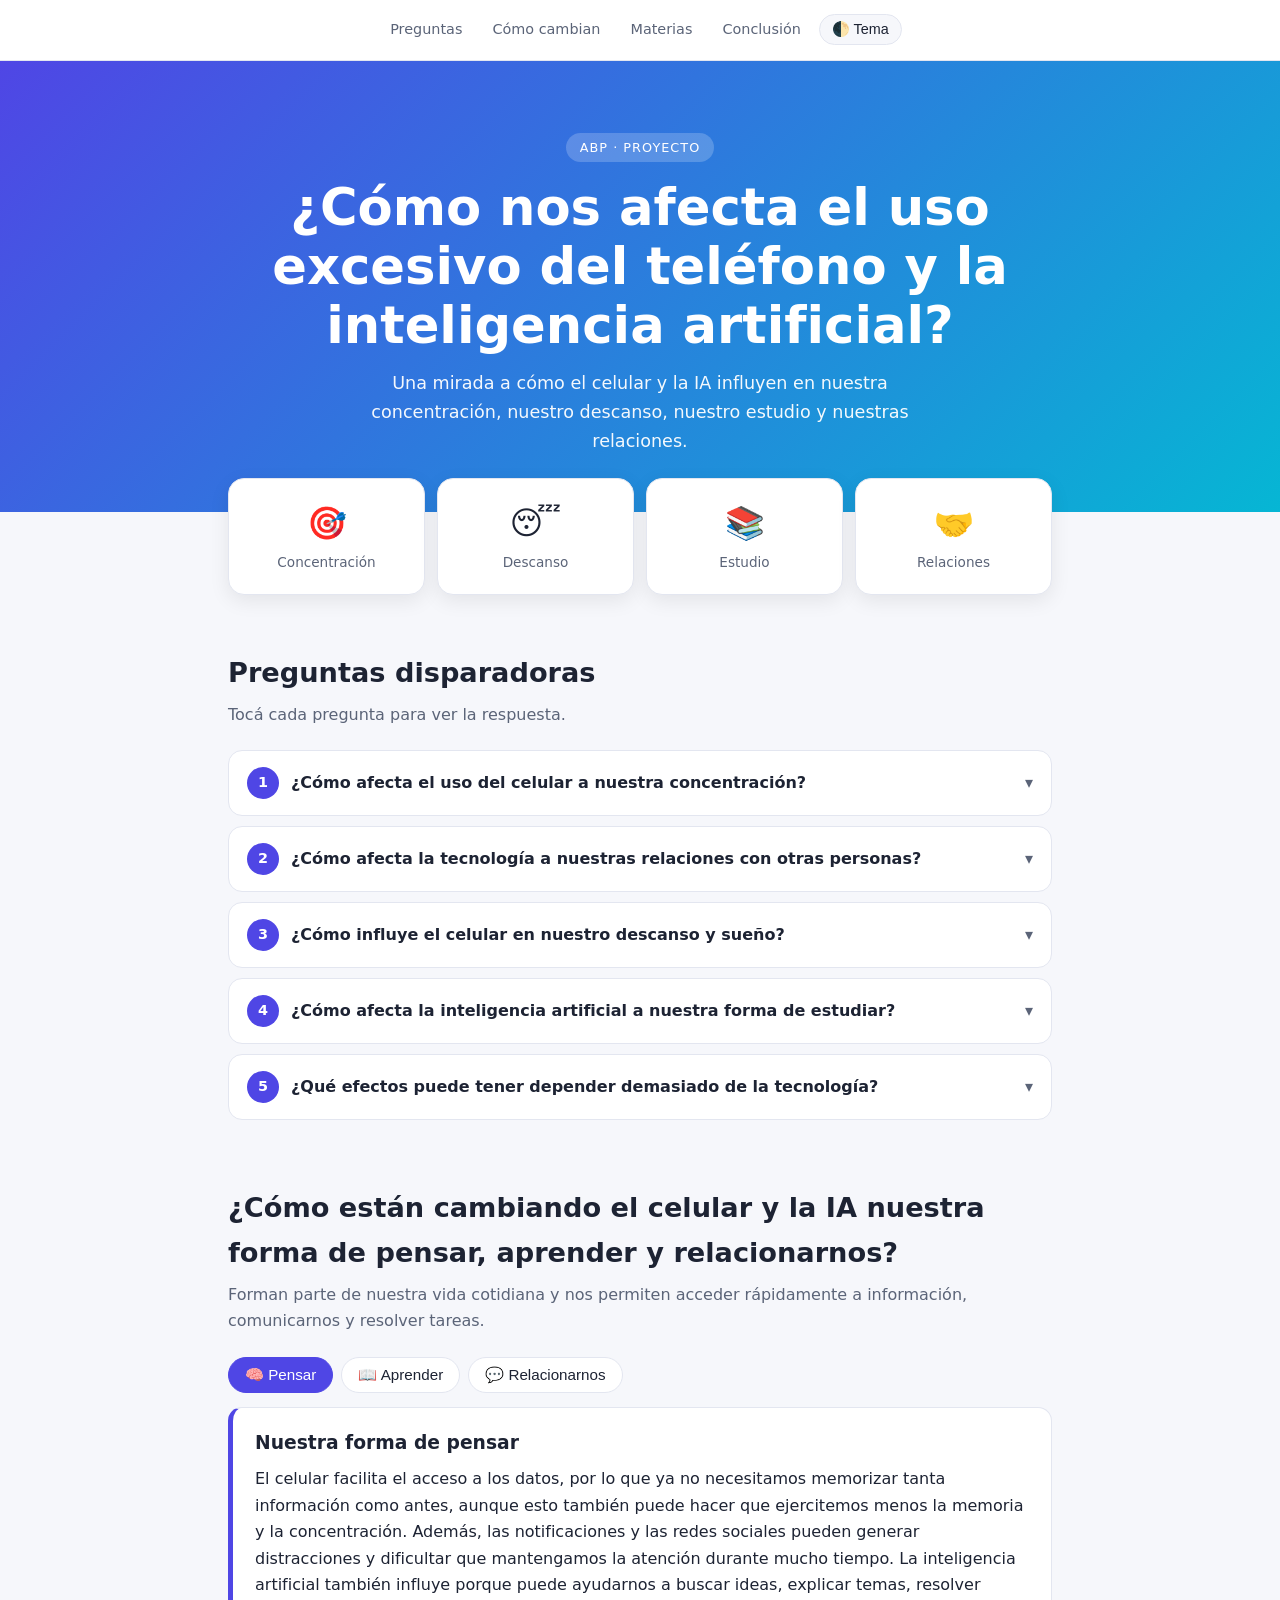
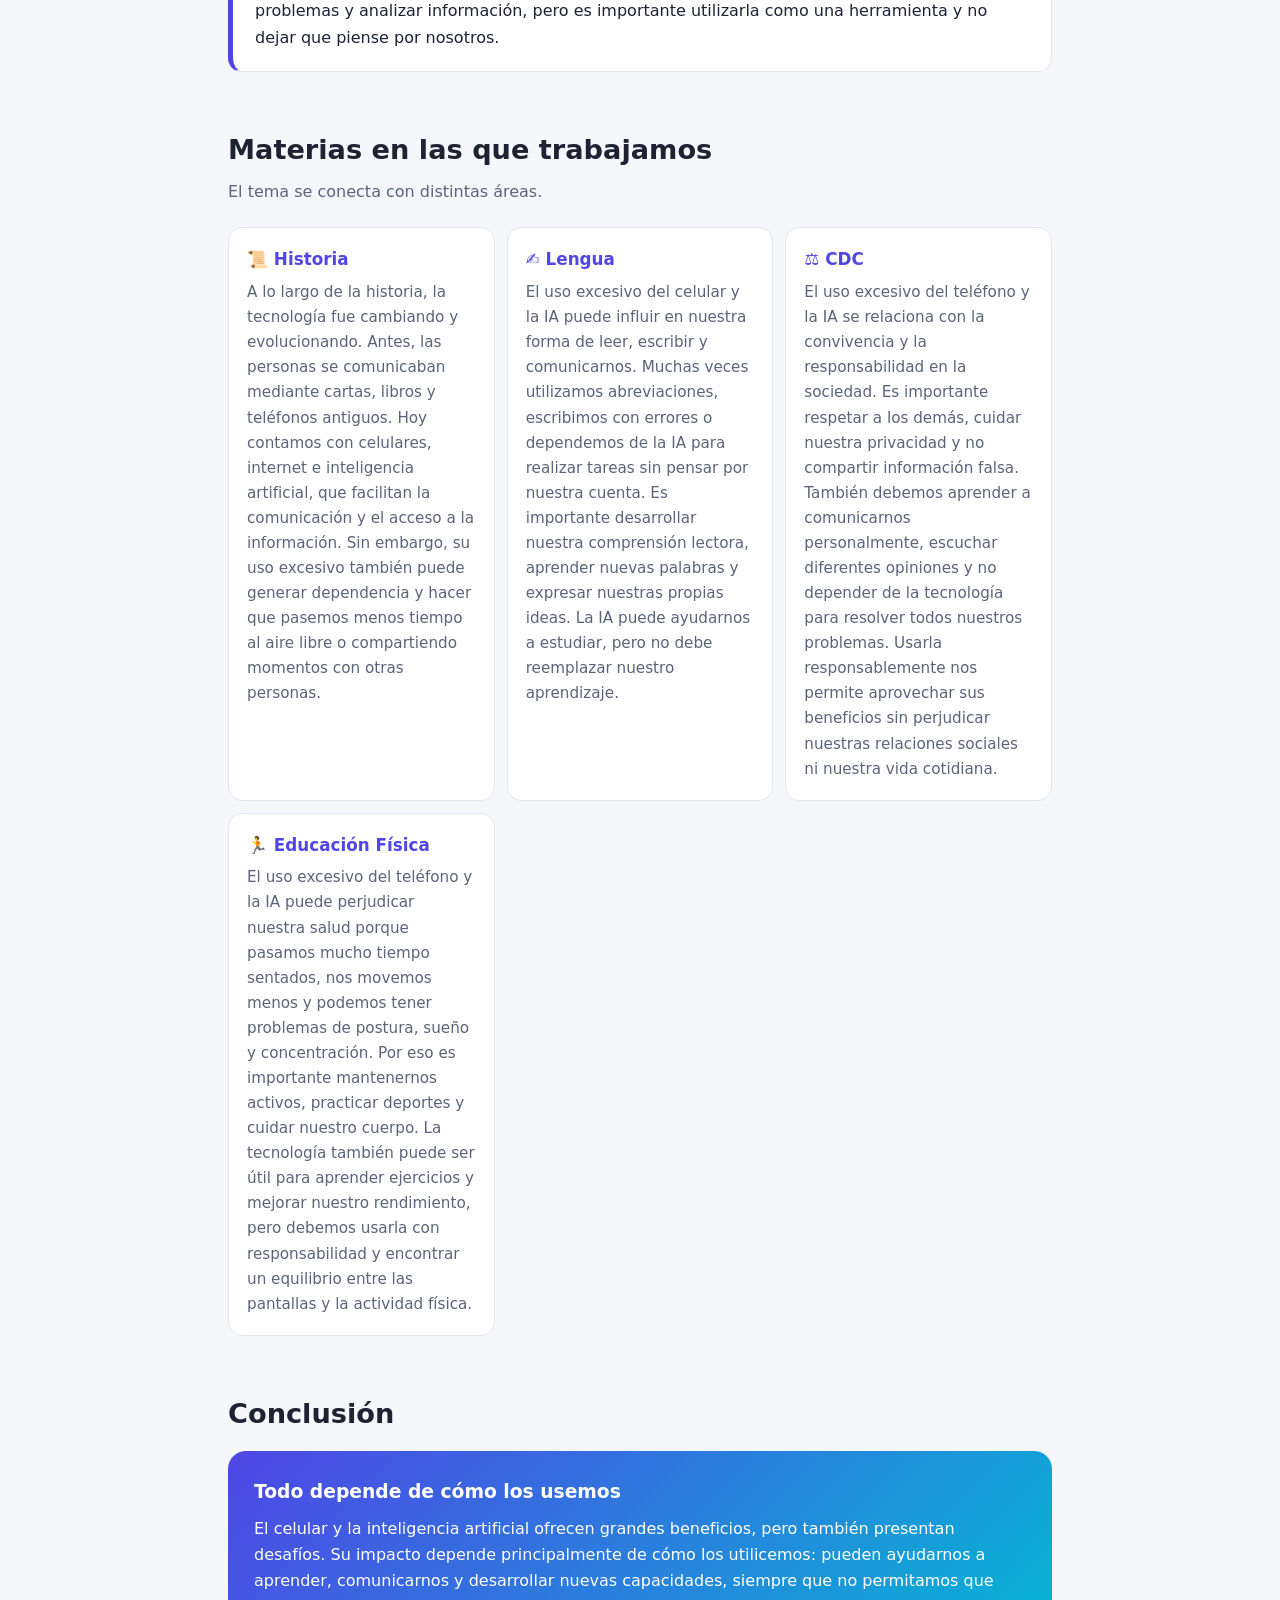
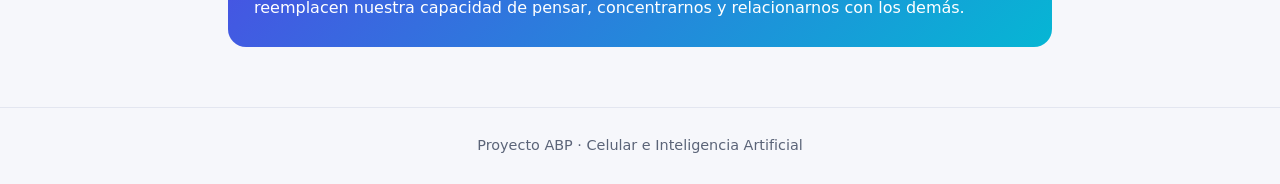
==== index.html @ c30f4d47 "Add files via upload" ====
<!DOCTYPE html>
<html lang="es">
<head>
<meta charset="UTF-8">
<meta name="viewport" content="width=device-width, initial-scale=1">
<title>Celular e IA: ¿cómo nos afectan?</title>
<style>
:root{--bg:#f6f7fb;--card:#fff;--text:#1d2333;--muted:#5b6478;--accent:#4f46e5;--accent2:#06b6d4;--line:#e3e6f0}
@media (prefers-color-scheme:dark){:root:not([data-theme="light"]){--bg:#0f1220;--card:#181c2e;--text:#eef0f8;--muted:#a3aac0;--accent:#8b8cff;--accent2:#22d3ee;--line:#2a3050}}
:root[data-theme="dark"]{--bg:#0f1220;--card:#181c2e;--text:#eef0f8;--muted:#a3aac0;--accent:#8b8cff;--accent2:#22d3ee;--line:#2a3050}
*{box-sizing:border-box}
html{scroll-behavior:smooth}
body{margin:0;font-family:system-ui,-apple-system,"Segoe UI",Roboto,sans-serif;background:var(--bg);color:var(--text);line-height:1.65}
#bar{position:fixed;top:0;left:0;height:4px;width:0;background:linear-gradient(90deg,var(--accent),var(--accent2));z-index:20}
nav{position:sticky;top:0;z-index:10;display:flex;gap:6px;align-items:center;justify-content:center;flex-wrap:wrap;padding:12px;background:var(--card);border-bottom:1px solid var(--line)}
nav a{color:var(--muted);text-decoration:none;font-size:.9rem;padding:6px 12px;border-radius:99px}
nav a:hover{background:var(--bg);color:var(--accent)}
nav button{border:1px solid var(--line);background:var(--bg);color:var(--text);border-radius:99px;padding:6px 12px;cursor:pointer;font-size:.9rem}
header{text-align:center;padding:72px 20px 56px;background:linear-gradient(135deg,var(--accent),var(--accent2));color:#fff}
header .tag{display:inline-block;background:rgba(255,255,255,.2);padding:4px 14px;border-radius:99px;font-size:.8rem;letter-spacing:.08em;margin-bottom:16px}
header h1{margin:0 auto 14px;font-size:clamp(1.9rem,5vw,3.2rem);line-height:1.15;max-width:800px}
header p{margin:0 auto;max-width:620px;opacity:.95;font-size:1.1rem}
main{max-width:860px;margin:0 auto;padding:0 18px 60px}
section{padding-top:56px}
h2{font-size:1.7rem;margin:0 0 6px}
.sub{color:var(--muted);margin:0 0 22px}
.stats{display:grid;grid-template-columns:repeat(auto-fit,minmax(150px,1fr));gap:12px;margin-top:-34px;position:relative}
.stat{background:var(--card);border:1px solid var(--line);border-radius:16px;padding:18px;text-align:center;box-shadow:0 6px 20px rgba(0,0,0,.08)}
.stat b{display:block;font-size:2rem}
.stat span{color:var(--muted);font-size:.85rem}
.acc{background:var(--card);border:1px solid var(--line);border-radius:14px;margin-bottom:10px;overflow:hidden}
.acc button{all:unset;box-sizing:border-box;width:100%;cursor:pointer;display:flex;gap:12px;align-items:center;padding:16px 18px;font-weight:600}
.acc button:focus-visible{outline:2px solid var(--accent);outline-offset:-2px}
.num{flex:none;width:32px;height:32px;border-radius:50%;background:var(--accent);color:#fff;display:grid;place-items:center;font-size:.9rem}
.arrow{margin-left:auto;transition:transform .25s;color:var(--muted)}
.acc.open .arrow{transform:rotate(180deg)}
.panel{max-height:0;overflow:hidden;transition:max-height .3s ease}
.panel p{margin:0;padding:0 18px 18px 62px;color:var(--muted)}
.tabs{display:flex;gap:8px;flex-wrap:wrap;margin-bottom:14px}
.tab{border:1px solid var(--line);background:var(--card);color:var(--text);padding:8px 16px;border-radius:99px;cursor:pointer;font-size:.95rem}
.tab.active{background:var(--accent);border-color:var(--accent);color:#fff}
.box{background:var(--card);border:1px solid var(--line);border-left:5px solid var(--accent);border-radius:14px;padding:20px 22px}
.box p{margin:0}
.box h3{margin:0 0 8px}
.tabcontent[hidden]{display:none}
.grid{display:grid;grid-template-columns:repeat(auto-fit,minmax(240px,1fr));gap:12px}
.card{background:var(--card);border:1px solid var(--line);border-radius:14px;padding:18px}
.card h3{margin:0 0 6px;font-size:1.05rem;color:var(--accent)}
.card p{margin:0;color:var(--muted);font-size:.95rem}
.conclusion{background:linear-gradient(135deg,var(--accent),var(--accent2));color:#fff;border-radius:18px;padding:26px;margin-top:14px}
.conclusion h3{margin:0 0 8px}
.conclusion p{margin:0}
footer{text-align:center;color:var(--muted);padding:26px 18px;border-top:1px solid var(--line);font-size:.9rem}
.reveal{opacity:0;transform:translateY(16px);transition:.6s}
.reveal.show{opacity:1;transform:none}
@media (prefers-reduced-motion:reduce){.reveal{opacity:1;transform:none;transition:none}html{scroll-behavior:auto}}
@media (max-width:520px){.panel p{padding-left:18px}}
</style>
</head>
<body>
<div id="bar"></div>
<nav>
  <a href="#preguntas">Preguntas</a>
  <a href="#cambios">Cómo cambian</a>
  <a href="#materias">Materias</a>
  <a href="#conclusion">Conclusión</a>
  <button id="theme" aria-label="Cambiar tema">🌓 Tema</button>
</nav>

<header>
  <span class="tag">ABP · PROYECTO</span>
  <h1>¿Cómo nos afecta el uso excesivo del teléfono y la inteligencia artificial?</h1>
  <p>Una mirada a cómo el celular y la IA influyen en nuestra concentración, nuestro descanso, nuestro estudio y nuestras relaciones.</p>
</header>

<main>
  <div class="stats reveal">
    <div class="stat"><b>🎯</b><span>Concentración</span></div>
    <div class="stat"><b>😴</b><span>Descanso</span></div>
    <div class="stat"><b>📚</b><span>Estudio</span></div>
    <div class="stat"><b>🤝</b><span>Relaciones</span></div>
  </div>

  <section id="preguntas" class="reveal">
    <h2>Preguntas disparadoras</h2>
    <p class="sub">Tocá cada pregunta para ver la respuesta.</p>

    <div class="acc"><button aria-expanded="false"><span class="num">1</span>¿Cómo afecta el uso del celular a nuestra concentración?<span class="arrow">▾</span></button>
      <div class="panel"><p>El celular puede dividir nuestra atención incluso cuando no lo estamos usando. Por ejemplo, una simple notificación puede hacernos pensar en revisar el teléfono y perder el hilo de lo que estábamos haciendo. Además, acostumbrarnos a pasar rápidamente de un video a otro puede hacer que nos resulte más difícil mantener la atención en actividades que requieren más tiempo, como estudiar o leer.</p></div></div>

    <div class="acc"><button aria-expanded="false"><span class="num">2</span>¿Cómo afecta la tecnología a nuestras relaciones con otras personas?<span class="arrow">▾</span></button>
      <div class="panel"><p>La tecnología permite comunicarnos con personas que están lejos y mantener vínculos constantemente. Sin embargo, también puede cambiar la forma en que nos relacionamos. Por ejemplo, podemos tener cientos de contactos en redes sociales pero conversar poco en persona. También puede ocurrir que durante una reunión o una comida prestemos más atención a la pantalla que a quienes tenemos delante.</p></div></div>

    <div class="acc"><button aria-expanded="false"><span class="num">3</span>¿Cómo influye el celular en nuestro descanso y sueño?<span class="arrow">▾</span></button>
      <div class="panel"><p>Usar el celular antes de dormir puede hacer que nos acostemos más tarde porque seguimos viendo videos, mensajes o redes sociales. Además, las notificaciones pueden interrumpir el descanso. Esto es importante porque dormir bien influye en la memoria, la atención y el estado de ánimo del día siguiente.</p></div></div>

    <div class="acc"><button aria-expanded="false"><span class="num">4</span>¿Cómo afecta la inteligencia artificial a nuestra forma de estudiar?<span class="arrow">▾</span></button>
      <div class="panel"><p>La IA puede funcionar como una especie de asistente: puede explicar un tema de diferentes maneras, ayudarnos a encontrar errores o generar ejercicios para practicar. Pero también existe el riesgo de copiar una respuesta sin comprenderla. Si dejamos que la IA haga todo nuestro trabajo, podemos terminar aprendiendo menos. Por eso, lo interesante no es solamente usar IA, sino aprender a utilizarla para pensar y aprender mejor.</p></div></div>

    <div class="acc"><button aria-expanded="false"><span class="num">5</span>¿Qué efectos puede tener depender demasiado de la tecnología?<span class="arrow">▾</span></button>
      <div class="panel"><p>Cuando usamos tecnología para resolver prácticamente todo, podemos perder práctica en algunas habilidades. Por ejemplo, depender siempre del GPS puede hacer que prestemos menos atención a las rutas y lugares que nos rodean. Algo parecido puede pasar con la IA: si siempre le pedimos que escriba, resuelva o piense por nosotros, podemos ejercitar menos nuestras propias capacidades. El desafío es aprovechar la tecnología sin dejar que reemplace completamente nuestras habilidades.</p></div></div>
  </section>

  <section id="cambios" class="reveal">
    <h2>¿Cómo están cambiando el celular y la IA nuestra forma de pensar, aprender y relacionarnos?</h2>
    <p class="sub">Forman parte de nuestra vida cotidiana y nos permiten acceder rápidamente a información, comunicarnos y resolver tareas.</p>
    <div class="tabs" role="tablist">
      <button class="tab active" data-t="t1" role="tab">🧠 Pensar</button>
      <button class="tab" data-t="t2" role="tab">📖 Aprender</button>
      <button class="tab" data-t="t3" role="tab">💬 Relacionarnos</button>
    </div>
    <div id="t1" class="tabcontent box"><h3>Nuestra forma de pensar</h3><p>El celular facilita el acceso a los datos, por lo que ya no necesitamos memorizar tanta información como antes, aunque esto también puede hacer que ejercitemos menos la memoria y la concentración. Además, las notificaciones y las redes sociales pueden generar distracciones y dificultar que mantengamos la atención durante mucho tiempo. La inteligencia artificial también influye porque puede ayudarnos a buscar ideas, explicar temas, resolver problemas y analizar información, pero es importante utilizarla como una herramienta y no dejar que piense por nosotros.</p></div>
    <div id="t2" class="tabcontent box" hidden><h3>Nuestra forma de aprender</h3><p>Estas tecnologías ofrecen muchas posibilidades: podemos aprender de manera más rápida y personalizada, acceder a diferentes fuentes y pedir explicaciones adaptadas a nuestras necesidades. Sin embargo, obtener una respuesta de una IA no significa necesariamente haber aprendido, por lo que debemos comprender, analizar y comprobar la información por nuestra cuenta.</p></div>
    <div id="t3" class="tabcontent box" hidden><h3>Nuestras relaciones</h3><p>El celular nos permite comunicarnos de manera inmediata con personas que están lejos y conocer personas con intereses similares, pero también puede provocar que prestemos menos atención a quienes tenemos cerca. La inteligencia artificial agrega nuevas formas de interacción, aunque una conversación con una IA no reemplaza completamente los vínculos humanos.</p></div>
  </section>

  <section id="materias" class="reveal">
    <h2>Materias en las que trabajamos</h2>
    <p class="sub">El tema se conecta con distintas áreas.</p>
    <div class="grid">
      <div class="card"><h3>📜 Historia</h3><p>A lo largo de la historia, la tecnología fue cambiando y evolucionando. Antes, las personas se comunicaban mediante cartas, libros y teléfonos antiguos. Hoy contamos con celulares, internet e inteligencia artificial, que facilitan la comunicación y el acceso a la información. Sin embargo, su uso excesivo también puede generar dependencia y hacer que pasemos menos tiempo al aire libre o compartiendo momentos con otras personas.</p></div>
      <div class="card"><h3>✍️ Lengua</h3><p>El uso excesivo del celular y la IA puede influir en nuestra forma de leer, escribir y comunicarnos. Muchas veces utilizamos abreviaciones, escribimos con errores o dependemos de la IA para realizar tareas sin pensar por nuestra cuenta. Es importante desarrollar nuestra comprensión lectora, aprender nuevas palabras y expresar nuestras propias ideas. La IA puede ayudarnos a estudiar, pero no debe reemplazar nuestro aprendizaje.</p></div>
      <div class="card"><h3>⚖️ CDC</h3><p>El uso excesivo del teléfono y la IA se relaciona con la convivencia y la responsabilidad en la sociedad. Es importante respetar a los demás, cuidar nuestra privacidad y no compartir información falsa. También debemos aprender a comunicarnos personalmente, escuchar diferentes opiniones y no depender de la tecnología para resolver todos nuestros problemas. Usarla responsablemente nos permite aprovechar sus beneficios sin perjudicar nuestras relaciones sociales ni nuestra vida cotidiana.</p></div>
      <div class="card"><h3>🏃 Educación Física</h3><p>El uso excesivo del teléfono y la IA puede perjudicar nuestra salud porque pasamos mucho tiempo sentados, nos movemos menos y podemos tener problemas de postura, sueño y concentración. Por eso es importante mantenernos activos, practicar deportes y cuidar nuestro cuerpo. La tecnología también puede ser útil para aprender ejercicios y mejorar nuestro rendimiento, pero debemos usarla con responsabilidad y encontrar un equilibrio entre las pantallas y la actividad física.</p></div>
    </div>
  </section>

  <section id="conclusion" class="reveal">
    <h2>Conclusión</h2>
    <div class="conclusion">
      <h3>Todo depende de cómo los usemos</h3>
      <p>El celular y la inteligencia artificial ofrecen grandes beneficios, pero también presentan desafíos. Su impacto depende principalmente de cómo los utilicemos: pueden ayudarnos a aprender, comunicarnos y desarrollar nuevas capacidades, siempre que no permitamos que reemplacen nuestra capacidad de pensar, concentrarnos y relacionarnos con los demás.</p>
    </div>
  </section>
</main>

<footer>Proyecto ABP · Celular e Inteligencia Artificial</footer>

<script>
// Acordeón
document.querySelectorAll('.acc').forEach(function(acc){
  var btn = acc.querySelector('button'), panel = acc.querySelector('.panel');
  btn.addEventListener('click', function(){
    var open = acc.classList.toggle('open');
    btn.setAttribute('aria-expanded', open);
    panel.style.maxHeight = open ? panel.scrollHeight + 'px' : 0;
  });
});

// Pestañas
document.querySelectorAll('.tab').forEach(function(tab){
  tab.addEventListener('click', function(){
    document.querySelectorAll('.tab').forEach(function(t){ t.classList.remove('active'); });
    document.querySelectorAll('.tabcontent').forEach(function(c){ c.hidden = true; });
    tab.classList.add('active');
    document.getElementById(tab.dataset.t).hidden = false;
  });
});

// Barra de progreso
var bar = document.getElementById('bar');
window.addEventListener('scroll', function(){
  var h = document.documentElement.scrollHeight - window.innerHeight;
  bar.style.width = (h > 0 ? window.scrollY / h * 100 : 0) + '%';
});

// Aparición al hacer scroll
var io = new IntersectionObserver(function(entries){
  entries.forEach(function(e){ if(e.isIntersecting){ e.target.classList.add('show'); io.unobserve(e.target); } });
}, {threshold: .1});
document.querySelectorAll('.reveal').forEach(function(el){ io.observe(el); });

// Tema claro/oscuro
document.getElementById('theme').addEventListener('click', function(){
  var root = document.documentElement;
  var dark = root.dataset.theme ? root.dataset.theme === 'dark'
    : window.matchMedia('(prefers-color-scheme: dark)').matches;
  root.dataset.theme = dark ? 'light' : 'dark';
});
</script>
</body>
</html>
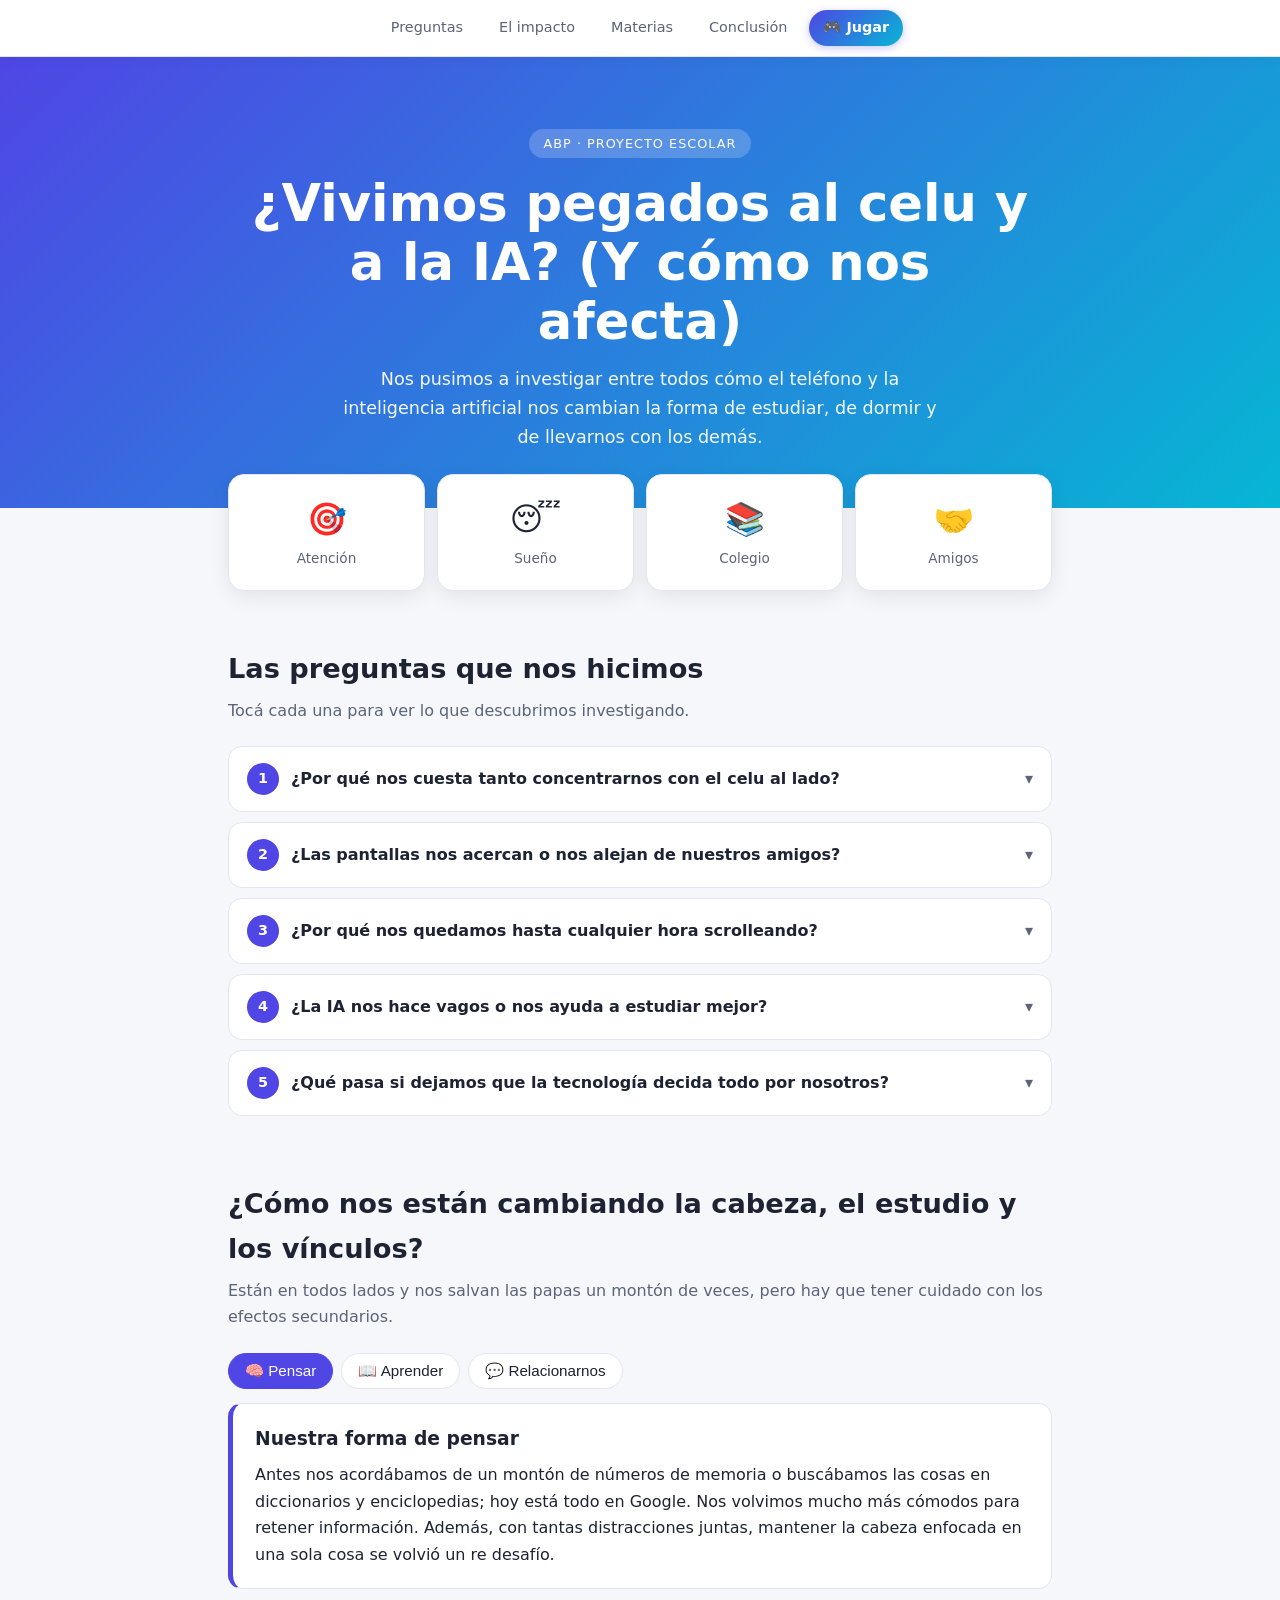
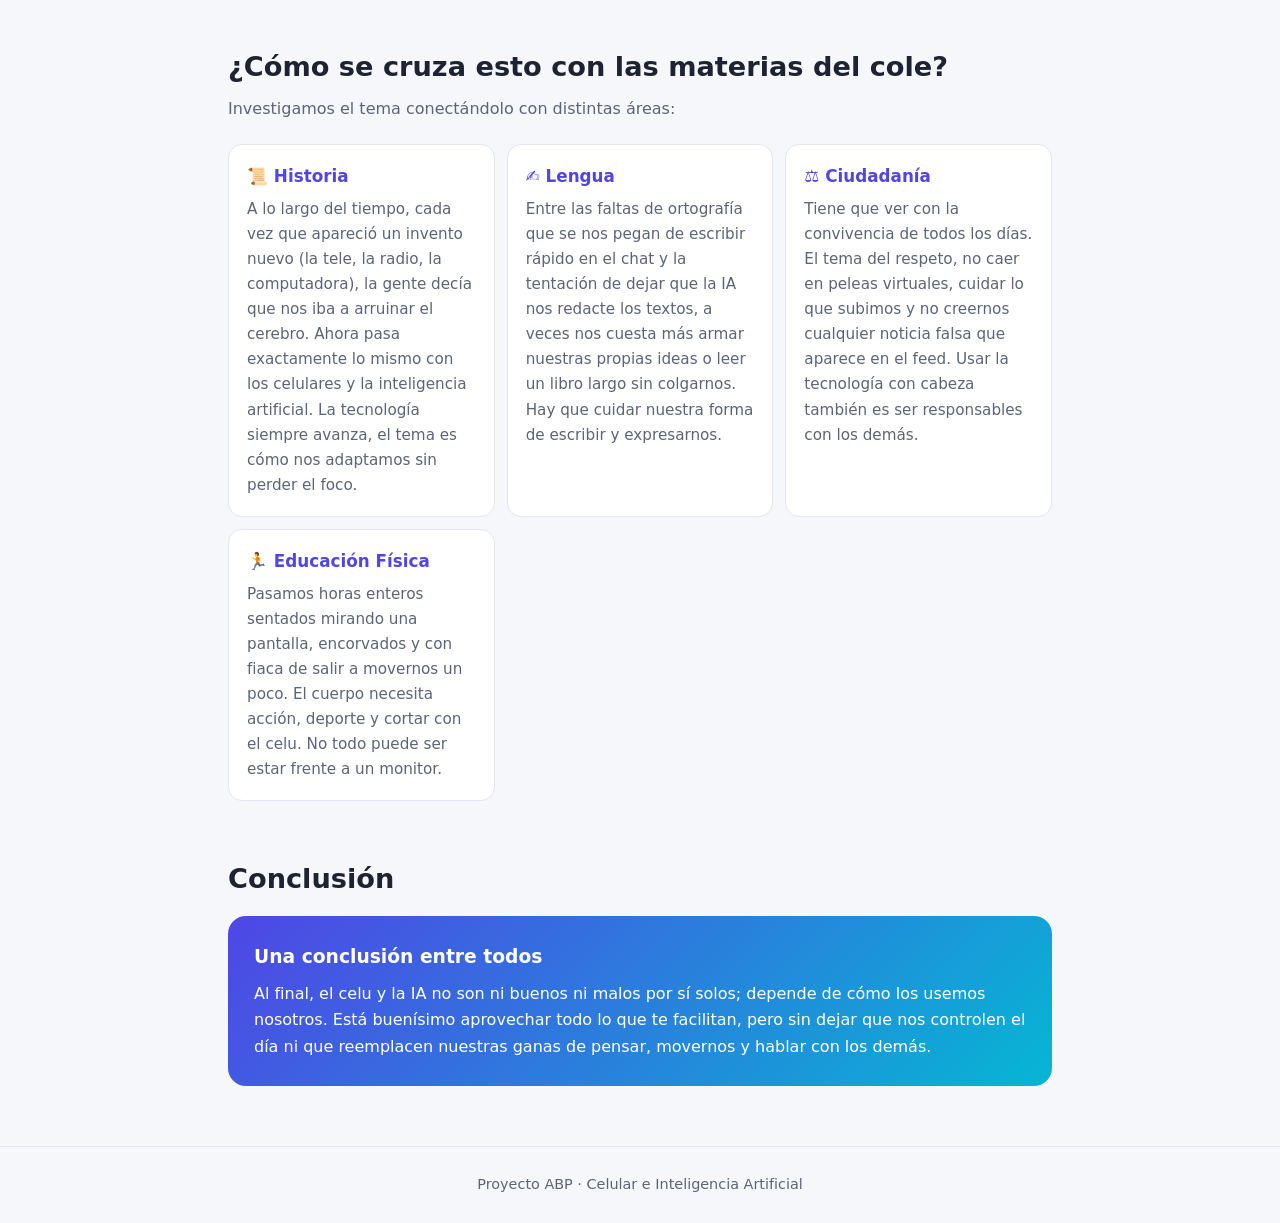
==== commit 12a5bb71: "Add files via upload" ====
--- a/index.html
+++ b/index.html
@@ -3,19 +3,86 @@
 <head>
 <meta charset="UTF-8">
 <meta name="viewport" content="width=device-width, initial-scale=1">
-<title>Celular e IA: ¿cómo nos afectan?</title>
+<title>¿Vivimos pegados al celu y a la IA? (Y cómo nos afecta)</title>
 <style>
 :root{--bg:#f6f7fb;--card:#fff;--text:#1d2333;--muted:#5b6478;--accent:#4f46e5;--accent2:#06b6d4;--line:#e3e6f0}
 @media (prefers-color-scheme:dark){:root:not([data-theme="light"]){--bg:#0f1220;--card:#181c2e;--text:#eef0f8;--muted:#a3aac0;--accent:#8b8cff;--accent2:#22d3ee;--line:#2a3050}}
-:root[data-theme="dark"]{--bg:#0f1220;--card:#181c2e;--text:#eef0f8;--muted:#a3aac0;--accent:#8b8cff;--accent2:#22d3ee;--line:#2a3050}
+:root[data-theme="dark"]{color-scheme:dark;--bg:#0f1220;--card:#181c2e;--text:#eef0f8;--muted:#a3aac0;--accent:#8b8cff;--accent2:#22d3ee;--line:#2a3050}
 *{box-sizing:border-box}
 html{scroll-behavior:smooth}
 body{margin:0;font-family:system-ui,-apple-system,"Segoe UI",Roboto,sans-serif;background:var(--bg);color:var(--text);line-height:1.65}
 #bar{position:fixed;top:0;left:0;height:4px;width:0;background:linear-gradient(90deg,var(--accent),var(--accent2));z-index:20}
-nav{position:sticky;top:0;z-index:10;display:flex;gap:6px;align-items:center;justify-content:center;flex-wrap:wrap;padding:12px;background:var(--card);border-bottom:1px solid var(--line)}
-nav a{color:var(--muted);text-decoration:none;font-size:.9rem;padding:6px 12px;border-radius:99px}
-nav a:hover{background:var(--bg);color:var(--accent)}
-nav button{border:1px solid var(--line);background:var(--bg);color:var(--text);border-radius:99px;padding:6px 12px;cursor:pointer;font-size:.9rem}
+
+/* NAV MEJORADO */
+nav{
+  position:sticky;
+  top:0;
+  z-index:100;
+  display:flex;
+  gap:8px;
+  align-items:center;
+  justify-content:flex-start;
+  overflow-x:auto;
+  white-space:nowrap;
+  padding:10px 16px;
+  background:var(--card);
+  backdrop-filter:blur(10px);
+  -webkit-backdrop-filter:blur(10px);
+  border-bottom:1px solid var(--line);
+  box-shadow:0 4px 12px rgba(0,0,0,.03);
+  scrollbar-width:none; /* Oculta la barra de scroll en Firefox */
+}
+nav::-webkit-scrollbar { display:none; } /* Oculta la barra de scroll en Chrome/Safari */
+
+@media(min-width: 768px) {
+  nav { justify-content: center; overflow-x: visible; }
+}
+
+nav a{
+  color:var(--muted);
+  text-decoration:none;
+  font-size:.9rem;
+  padding:6px 14px;
+  border-radius:99px;
+  font-weight:500;
+  transition:all .2s ease;
+}
+nav a:hover{
+  background:var(--bg);
+  color:var(--accent);
+}
+
+/* Botón especial del juego con degradado */
+nav a.game-btn{
+  background:linear-gradient(135deg,var(--accent),var(--accent2));
+  color:#fff;
+  font-weight:600;
+  box-shadow:0 2px 8px rgba(79, 70, 229, 0.3);
+  display:inline-flex;
+  align-items:center;
+}
+nav a.game-btn:hover{
+  opacity:.9;
+  transform:translateY(-1px);
+  color:#fff;
+  background:linear-gradient(135deg,var(--accent),var(--accent2));
+}
+
+nav button{
+  border:1px solid var(--line);
+  background:var(--bg);
+  color:var(--text);
+  border-radius:99px;
+  padding:6px 12px;
+  cursor:pointer;
+  font-size:.9rem;
+  transition:all .2s ease;
+}
+nav button:hover{
+  background:var(--line);
+}
+/* FIN NAV */
+
 header{text-align:center;padding:72px 20px 56px;background:linear-gradient(135deg,var(--accent),var(--accent2));color:#fff}
 header .tag{display:inline-block;background:rgba(255,255,255,.2);padding:4px 14px;border-radius:99px;font-size:.8rem;letter-spacing:.08em;margin-bottom:16px}
 header h1{margin:0 auto 14px;font-size:clamp(1.9rem,5vw,3.2rem);line-height:1.15;max-width:800px}
@@ -61,75 +128,75 @@
 <div id="bar"></div>
 <nav>
   <a href="#preguntas">Preguntas</a>
-  <a href="#cambios">Cómo cambian</a>
+  <a href="#cambios">El impacto</a>
   <a href="#materias">Materias</a>
   <a href="#conclusion">Conclusión</a>
-  <button id="theme" aria-label="Cambiar tema">🌓 Tema</button>
+  <a href="Dino vs. ChatGPT.html" class="game-btn">🎮 Jugar</a>
 </nav>
 
 <header>
-  <span class="tag">ABP · PROYECTO</span>
-  <h1>¿Cómo nos afecta el uso excesivo del teléfono y la inteligencia artificial?</h1>
-  <p>Una mirada a cómo el celular y la IA influyen en nuestra concentración, nuestro descanso, nuestro estudio y nuestras relaciones.</p>
+  <span class="tag">ABP · PROYECTO ESCOLAR</span>
+  <h1>¿Vivimos pegados al celu y a la IA? (Y cómo nos afecta)</h1>
+  <p>Nos pusimos a investigar entre todos cómo el teléfono y la inteligencia artificial nos cambian la forma de estudiar, de dormir y de llevarnos con los demás.</p>
 </header>
 
 <main>
   <div class="stats reveal">
-    <div class="stat"><b>🎯</b><span>Concentración</span></div>
-    <div class="stat"><b>😴</b><span>Descanso</span></div>
-    <div class="stat"><b>📚</b><span>Estudio</span></div>
-    <div class="stat"><b>🤝</b><span>Relaciones</span></div>
+    <div class="stat"><b>🎯</b><span>Atención</span></div>
+    <div class="stat"><b>😴</b><span>Sueño</span></div>
+    <div class="stat"><b>📚</b><span>Colegio</span></div>
+    <div class="stat"><b>🤝</b><span>Amigos</span></div>
   </div>
 
   <section id="preguntas" class="reveal">
-    <h2>Preguntas disparadoras</h2>
-    <p class="sub">Tocá cada pregunta para ver la respuesta.</p>
-
-    <div class="acc"><button aria-expanded="false"><span class="num">1</span>¿Cómo afecta el uso del celular a nuestra concentración?<span class="arrow">▾</span></button>
-      <div class="panel"><p>El celular puede dividir nuestra atención incluso cuando no lo estamos usando. Por ejemplo, una simple notificación puede hacernos pensar en revisar el teléfono y perder el hilo de lo que estábamos haciendo. Además, acostumbrarnos a pasar rápidamente de un video a otro puede hacer que nos resulte más difícil mantener la atención en actividades que requieren más tiempo, como estudiar o leer.</p></div></div>
-
-    <div class="acc"><button aria-expanded="false"><span class="num">2</span>¿Cómo afecta la tecnología a nuestras relaciones con otras personas?<span class="arrow">▾</span></button>
-      <div class="panel"><p>La tecnología permite comunicarnos con personas que están lejos y mantener vínculos constantemente. Sin embargo, también puede cambiar la forma en que nos relacionamos. Por ejemplo, podemos tener cientos de contactos en redes sociales pero conversar poco en persona. También puede ocurrir que durante una reunión o una comida prestemos más atención a la pantalla que a quienes tenemos delante.</p></div></div>
-
-    <div class="acc"><button aria-expanded="false"><span class="num">3</span>¿Cómo influye el celular en nuestro descanso y sueño?<span class="arrow">▾</span></button>
-      <div class="panel"><p>Usar el celular antes de dormir puede hacer que nos acostemos más tarde porque seguimos viendo videos, mensajes o redes sociales. Además, las notificaciones pueden interrumpir el descanso. Esto es importante porque dormir bien influye en la memoria, la atención y el estado de ánimo del día siguiente.</p></div></div>
-
-    <div class="acc"><button aria-expanded="false"><span class="num">4</span>¿Cómo afecta la inteligencia artificial a nuestra forma de estudiar?<span class="arrow">▾</span></button>
-      <div class="panel"><p>La IA puede funcionar como una especie de asistente: puede explicar un tema de diferentes maneras, ayudarnos a encontrar errores o generar ejercicios para practicar. Pero también existe el riesgo de copiar una respuesta sin comprenderla. Si dejamos que la IA haga todo nuestro trabajo, podemos terminar aprendiendo menos. Por eso, lo interesante no es solamente usar IA, sino aprender a utilizarla para pensar y aprender mejor.</p></div></div>
-
-    <div class="acc"><button aria-expanded="false"><span class="num">5</span>¿Qué efectos puede tener depender demasiado de la tecnología?<span class="arrow">▾</span></button>
-      <div class="panel"><p>Cuando usamos tecnología para resolver prácticamente todo, podemos perder práctica en algunas habilidades. Por ejemplo, depender siempre del GPS puede hacer que prestemos menos atención a las rutas y lugares que nos rodean. Algo parecido puede pasar con la IA: si siempre le pedimos que escriba, resuelva o piense por nosotros, podemos ejercitar menos nuestras propias capacidades. El desafío es aprovechar la tecnología sin dejar que reemplace completamente nuestras habilidades.</p></div></div>
+    <h2>Las preguntas que nos hicimos</h2>
+    <p class="sub">Tocá cada una para ver lo que descubrimos investigando.</p>
+
+    <div class="acc"><button aria-expanded="false"><span class="num">1</span>¿Por qué nos cuesta tanto concentrarnos con el celu al lado?<span class="arrow">▾</span></button>
+      <div class="panel"><p>Aunque no te llegue ninguna notificación, tener el teléfono en la mesa hace que quieras mirarlo todo el tiempo. Empezás a hacer la tarea, chusmeas un mensaje y chau, perdiste el hilo. Y con los videos cortos tipo TikTok o Reels es peor: te acostumbrás a estímulos rapidísimos y después leer un texto largo o concentrarse en clase se te hace eterno.</p></div></div>
+
+    <div class="acc"><button aria-expanded="false"><span class="num">2</span>¿Las pantallas nos acercan o nos alejan de nuestros amigos?<span class="arrow">▾</span></button>
+      <div class="panel"><p>Es un re contraste. Por un lado está buenísimo porque podés hablar con cualquiera a cualquier hora y armar grupos de estudio o de joda al toque. Pero por el otro, a veces te juntás a comer o a tomar mates y están todos con la cabeza en la pantalla, o le mandás un mensaje al que tenés sentado al lado. Al final, nos comunicamos más por escrito pero nos vemos menos cara a cara.</p></div></div>
+
+    <div class="acc"><button aria-expanded="false"><span class="num">3</span>¿Por qué nos quedamos hasta cualquier hora scrolleando?<span class="arrow">▾</span></button>
+      <div class="panel"><p>Mal, el clásico "cinco minutos más y me duermo" que se convierte en dos horas. El problema no es solo que te acostás tardísimo, sino que al otro día te querés morir para levantarte temprano, vas como un zombie al colegio y la cabeza no te rinde para nada.</p></div></div>
+
+    <div class="acc"><button aria-expanded="false"><span class="num">4</span>¿La IA nos hace vagos o nos ayuda a estudiar mejor?<span class="arrow">▾</span></button>
+      <div class="panel"><p>Depende 100% de cómo la uses. Si le pedís que te resuelva todo el trabajo práctico y lo copiás tal cual sin leerlo, no aprendiste nada y el día de la prueba te va mal. Pero si la usás para que te explique un tema difícil con otras palabras o te arme preguntas para practicar antes de un examen, te recontra salva.</p></div></div>
+
+    <div class="acc"><button aria-expanded="false"><span class="num">5</span>¿Qué pasa si dejamos que la tecnología decida todo por nosotros?<span class="arrow">▾</span></button>
+      <div class="panel"><p>Si siempre usamos el GPS para ir a todos lados o le pedimos a la IA que nos escriba los textos, nos volvemos cada vez más dependientes. Está bien usar herramientas que nos den una mano, pero si dejamos que piensen por nosotros, perdemos la costumbre de razonar y resolver problemas solos.</p></div></div>
   </section>
 
   <section id="cambios" class="reveal">
-    <h2>¿Cómo están cambiando el celular y la IA nuestra forma de pensar, aprender y relacionarnos?</h2>
-    <p class="sub">Forman parte de nuestra vida cotidiana y nos permiten acceder rápidamente a información, comunicarnos y resolver tareas.</p>
+    <h2>¿Cómo nos están cambiando la cabeza, el estudio y los vínculos?</h2>
+    <p class="sub">Están en todos lados y nos salvan las papas un montón de veces, pero hay que tener cuidado con los efectos secundarios.</p>
     <div class="tabs" role="tablist">
       <button class="tab active" data-t="t1" role="tab">🧠 Pensar</button>
       <button class="tab" data-t="t2" role="tab">📖 Aprender</button>
       <button class="tab" data-t="t3" role="tab">💬 Relacionarnos</button>
     </div>
-    <div id="t1" class="tabcontent box"><h3>Nuestra forma de pensar</h3><p>El celular facilita el acceso a los datos, por lo que ya no necesitamos memorizar tanta información como antes, aunque esto también puede hacer que ejercitemos menos la memoria y la concentración. Además, las notificaciones y las redes sociales pueden generar distracciones y dificultar que mantengamos la atención durante mucho tiempo. La inteligencia artificial también influye porque puede ayudarnos a buscar ideas, explicar temas, resolver problemas y analizar información, pero es importante utilizarla como una herramienta y no dejar que piense por nosotros.</p></div>
-    <div id="t2" class="tabcontent box" hidden><h3>Nuestra forma de aprender</h3><p>Estas tecnologías ofrecen muchas posibilidades: podemos aprender de manera más rápida y personalizada, acceder a diferentes fuentes y pedir explicaciones adaptadas a nuestras necesidades. Sin embargo, obtener una respuesta de una IA no significa necesariamente haber aprendido, por lo que debemos comprender, analizar y comprobar la información por nuestra cuenta.</p></div>
-    <div id="t3" class="tabcontent box" hidden><h3>Nuestras relaciones</h3><p>El celular nos permite comunicarnos de manera inmediata con personas que están lejos y conocer personas con intereses similares, pero también puede provocar que prestemos menos atención a quienes tenemos cerca. La inteligencia artificial agrega nuevas formas de interacción, aunque una conversación con una IA no reemplaza completamente los vínculos humanos.</p></div>
+    <div id="t1" class="tabcontent box"><h3>Nuestra forma de pensar</h3><p>Antes nos acordábamos de un montón de números de memoria o buscábamos las cosas en diccionarios y enciclopedias; hoy está todo en Google. Nos volvimos mucho más cómodos para retener información. Además, con tantas distracciones juntas, mantener la cabeza enfocada en una sola cosa se volvió un re desafío.</p></div>
+    <div id="t2" class="tabcontent box" hidden><h3>Nuestra forma de aprender</h3><p>Con internet y la IA tenemos explicaciones al instante, resúmenes y ejemplos de todo. Pero ojo: tener la respuesta a mano no significa que te haya quedado en la cabeza. Si no razonás lo que leés o lo copiás de memoria, te quedás en banda para los exámenes.</p></div>
+    <div id="t3" class="tabcontent box" hidden><h3>Nuestros vínculos</h3><p>Cambió un montón la forma en que hablamos con los demás. Hoy mandamos audios o stickers en vez de llamar, y en las reuniones es re común ver a varios mirando el celu. Las redes conectan un montón, pero no reemplazan una charla posta cara a cara.</p></div>
   </section>
 
   <section id="materias" class="reveal">
-    <h2>Materias en las que trabajamos</h2>
-    <p class="sub">El tema se conecta con distintas áreas.</p>
+    <h2>¿Cómo se cruza esto con las materias del cole?</h2>
+    <p class="sub">Investigamos el tema conectándolo con distintas áreas:</p>
     <div class="grid">
-      <div class="card"><h3>📜 Historia</h3><p>A lo largo de la historia, la tecnología fue cambiando y evolucionando. Antes, las personas se comunicaban mediante cartas, libros y teléfonos antiguos. Hoy contamos con celulares, internet e inteligencia artificial, que facilitan la comunicación y el acceso a la información. Sin embargo, su uso excesivo también puede generar dependencia y hacer que pasemos menos tiempo al aire libre o compartiendo momentos con otras personas.</p></div>
-      <div class="card"><h3>✍️ Lengua</h3><p>El uso excesivo del celular y la IA puede influir en nuestra forma de leer, escribir y comunicarnos. Muchas veces utilizamos abreviaciones, escribimos con errores o dependemos de la IA para realizar tareas sin pensar por nuestra cuenta. Es importante desarrollar nuestra comprensión lectora, aprender nuevas palabras y expresar nuestras propias ideas. La IA puede ayudarnos a estudiar, pero no debe reemplazar nuestro aprendizaje.</p></div>
-      <div class="card"><h3>⚖️ CDC</h3><p>El uso excesivo del teléfono y la IA se relaciona con la convivencia y la responsabilidad en la sociedad. Es importante respetar a los demás, cuidar nuestra privacidad y no compartir información falsa. También debemos aprender a comunicarnos personalmente, escuchar diferentes opiniones y no depender de la tecnología para resolver todos nuestros problemas. Usarla responsablemente nos permite aprovechar sus beneficios sin perjudicar nuestras relaciones sociales ni nuestra vida cotidiana.</p></div>
-      <div class="card"><h3>🏃 Educación Física</h3><p>El uso excesivo del teléfono y la IA puede perjudicar nuestra salud porque pasamos mucho tiempo sentados, nos movemos menos y podemos tener problemas de postura, sueño y concentración. Por eso es importante mantenernos activos, practicar deportes y cuidar nuestro cuerpo. La tecnología también puede ser útil para aprender ejercicios y mejorar nuestro rendimiento, pero debemos usarla con responsabilidad y encontrar un equilibrio entre las pantallas y la actividad física.</p></div>
+      <div class="card"><h3>📜 Historia</h3><p>A lo largo del tiempo, cada vez que apareció un invento nuevo (la tele, la radio, la computadora), la gente decía que nos iba a arruinar el cerebro. Ahora pasa exactamente lo mismo con los celulares y la inteligencia artificial. La tecnología siempre avanza, el tema es cómo nos adaptamos sin perder el foco.</p></div>
+      <div class="card"><h3>✍️ Lengua</h3><p>Entre las faltas de ortografía que se nos pegan de escribir rápido en el chat y la tentación de dejar que la IA nos redacte los textos, a veces nos cuesta más armar nuestras propias ideas o leer un libro largo sin colgarnos. Hay que cuidar nuestra forma de escribir y expresarnos.</p></div>
+      <div class="card"><h3>⚖️ Ciudadanía</h3><p>Tiene que ver con la convivencia de todos los días. El tema del respeto, no caer en peleas virtuales, cuidar lo que subimos y no creernos cualquier noticia falsa que aparece en el feed. Usar la tecnología con cabeza también es ser responsables con los demás.</p></div>
+      <div class="card"><h3>🏃 Educación Física</h3><p>Pasamos horas enteros sentados mirando una pantalla, encorvados y con fiaca de salir a movernos un poco. El cuerpo necesita acción, deporte y cortar con el celu. No todo puede ser estar frente a un monitor.</p></div>
     </div>
   </section>
 
   <section id="conclusion" class="reveal">
     <h2>Conclusión</h2>
     <div class="conclusion">
-      <h3>Todo depende de cómo los usemos</h3>
-      <p>El celular y la inteligencia artificial ofrecen grandes beneficios, pero también presentan desafíos. Su impacto depende principalmente de cómo los utilicemos: pueden ayudarnos a aprender, comunicarnos y desarrollar nuevas capacidades, siempre que no permitamos que reemplacen nuestra capacidad de pensar, concentrarnos y relacionarnos con los demás.</p>
+      <h3>Una conclusión entre todos</h3>
+      <p>Al final, el celu y la IA no son ni buenos ni malos por sí solos; depende de cómo los usemos nosotros. Está buenísimo aprovechar todo lo que te facilitan, pero sin dejar que nos controlen el día ni que reemplacen nuestras ganas de pensar, movernos y hablar con los demás.</p>
     </div>
   </section>
 </main>
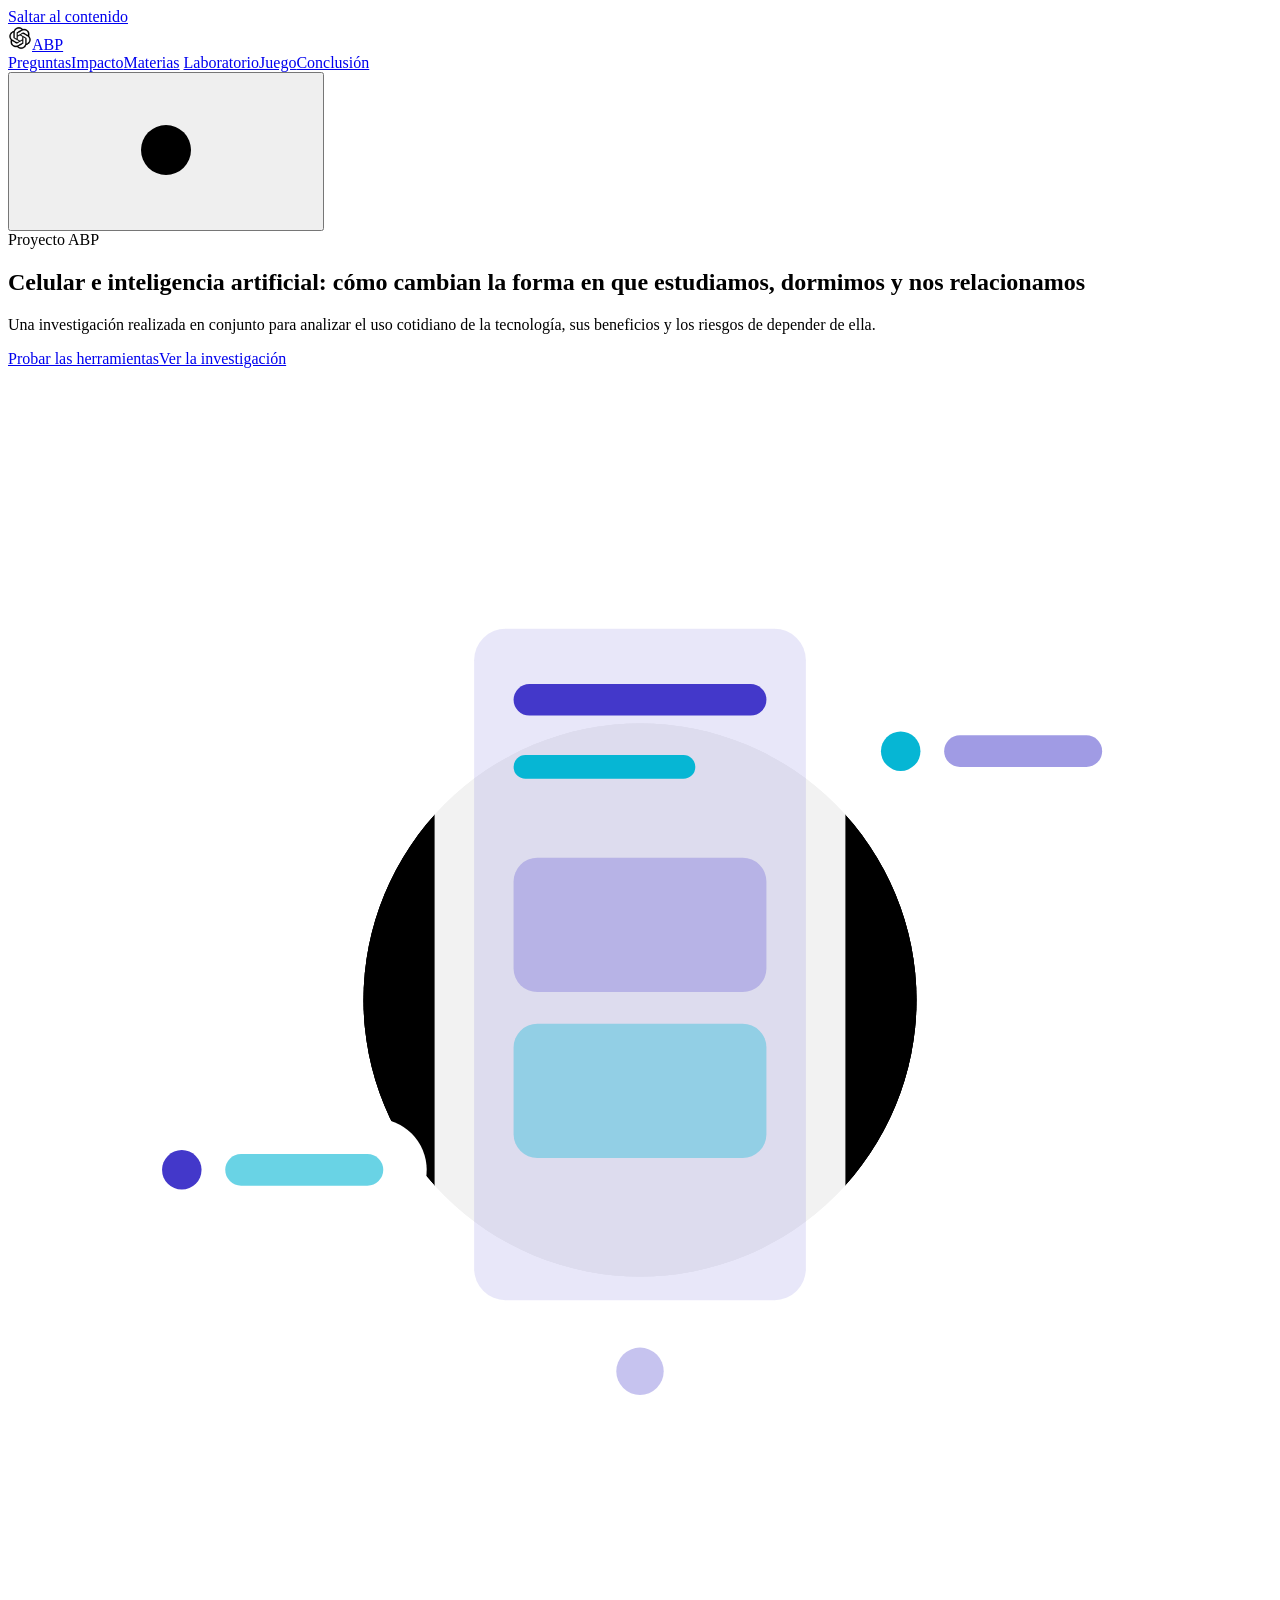
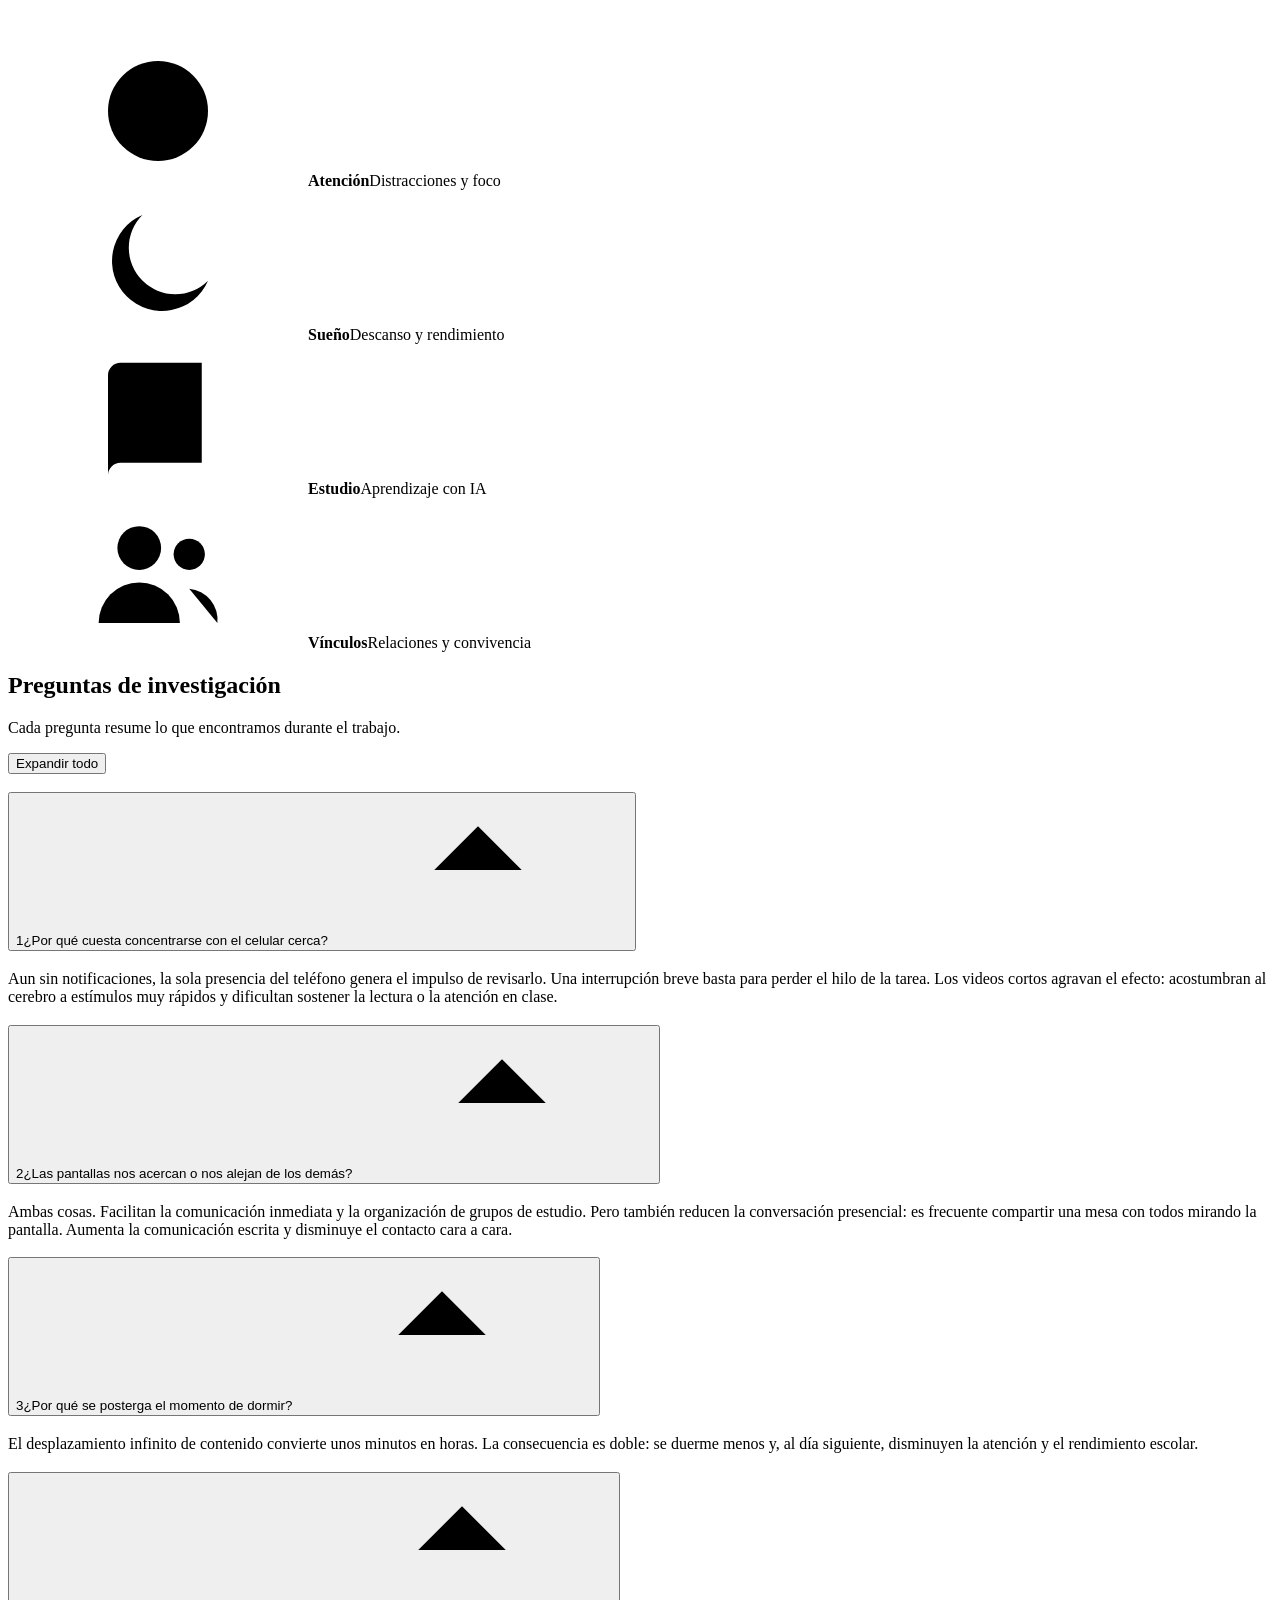
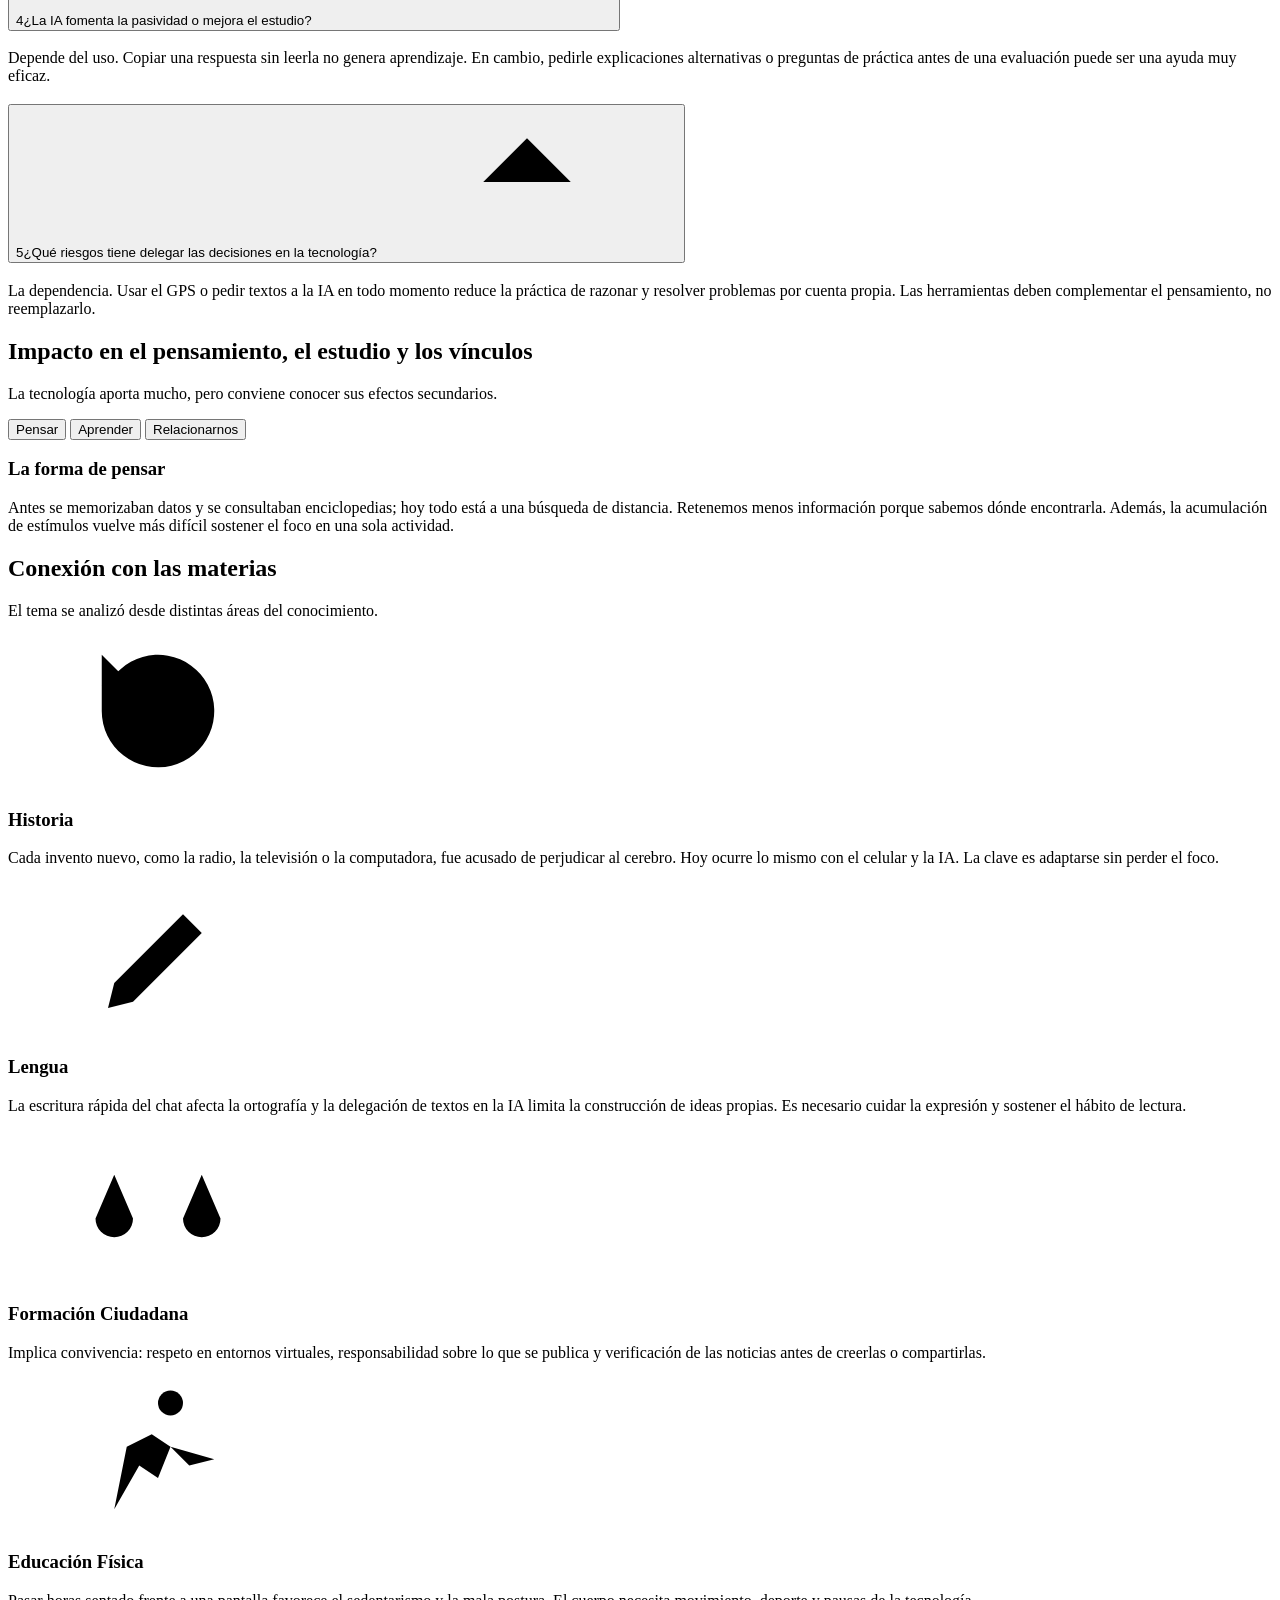
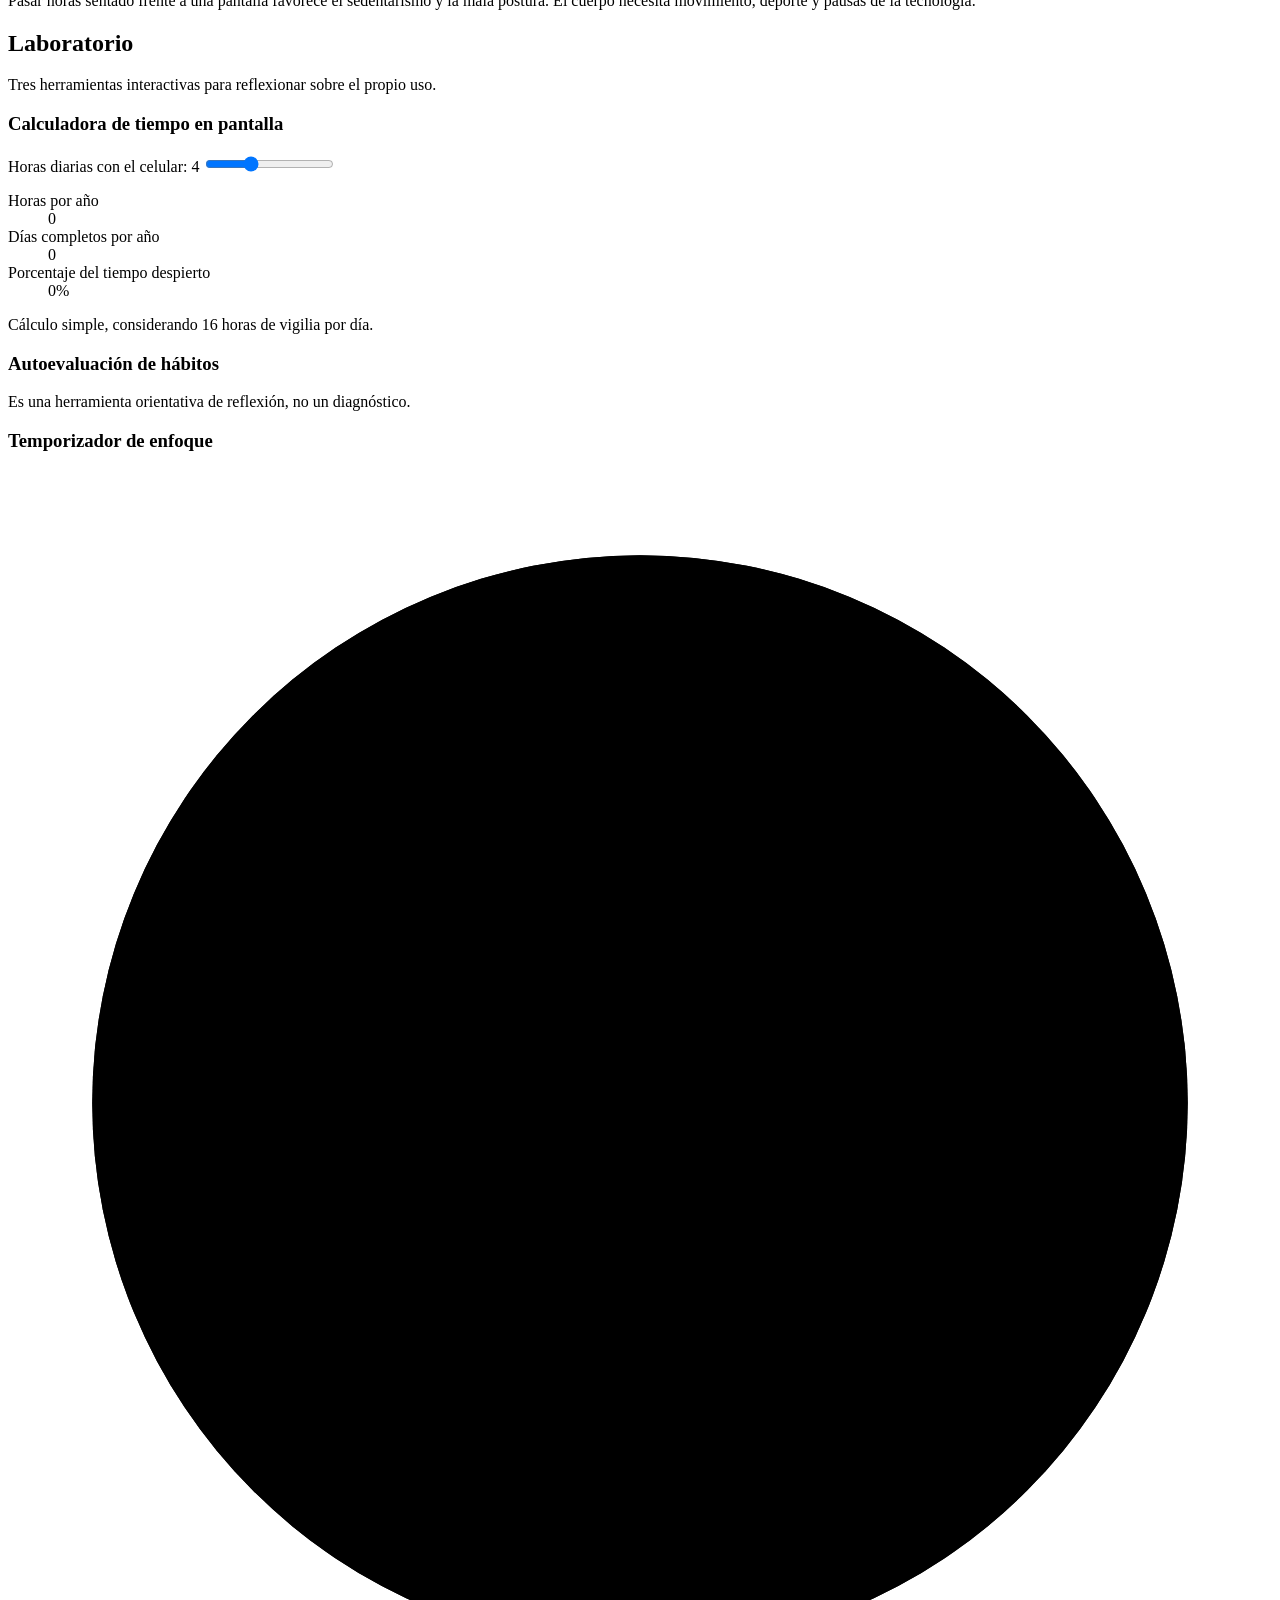
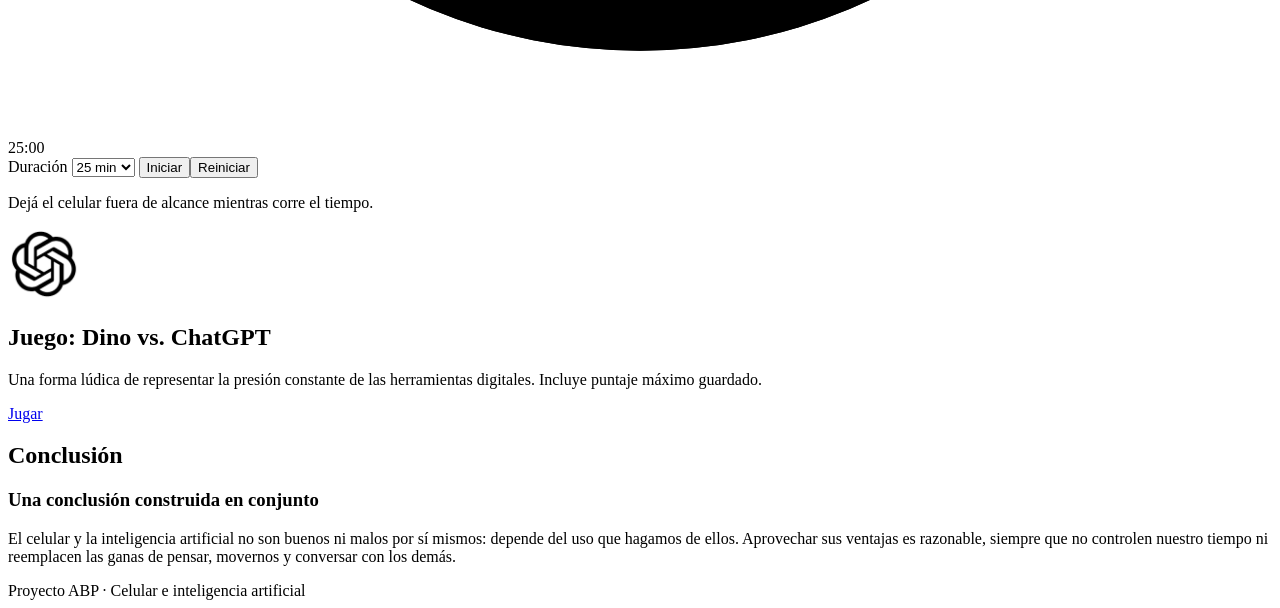
==== commit d8492186: "Add files via upload" ====
--- a/index.html
+++ b/index.html
@@ -1,249 +1,157 @@
-<!DOCTYPE html>
-<html lang="es">
-<head>
-<meta charset="UTF-8">
-<meta name="viewport" content="width=device-width, initial-scale=1">
-<title>¿Vivimos pegados al celu y a la IA? (Y cómo nos afecta)</title>
-<style>
-:root{--bg:#f6f7fb;--card:#fff;--text:#1d2333;--muted:#5b6478;--accent:#4f46e5;--accent2:#06b6d4;--line:#e3e6f0}
-@media (prefers-color-scheme:dark){:root:not([data-theme="light"]){--bg:#0f1220;--card:#181c2e;--text:#eef0f8;--muted:#a3aac0;--accent:#8b8cff;--accent2:#22d3ee;--line:#2a3050}}
-:root[data-theme="dark"]{color-scheme:dark;--bg:#0f1220;--card:#181c2e;--text:#eef0f8;--muted:#a3aac0;--accent:#8b8cff;--accent2:#22d3ee;--line:#2a3050}
-*{box-sizing:border-box}
-html{scroll-behavior:smooth}
-body{margin:0;font-family:system-ui,-apple-system,"Segoe UI",Roboto,sans-serif;background:var(--bg);color:var(--text);line-height:1.65}
-#bar{position:fixed;top:0;left:0;height:4px;width:0;background:linear-gradient(90deg,var(--accent),var(--accent2));z-index:20}
-
-/* NAV MEJORADO */
-nav{
-  position:sticky;
-  top:0;
-  z-index:100;
-  display:flex;
-  gap:8px;
-  align-items:center;
-  justify-content:flex-start;
-  overflow-x:auto;
-  white-space:nowrap;
-  padding:10px 16px;
-  background:var(--card);
-  backdrop-filter:blur(10px);
-  -webkit-backdrop-filter:blur(10px);
-  border-bottom:1px solid var(--line);
-  box-shadow:0 4px 12px rgba(0,0,0,.03);
-  scrollbar-width:none; /* Oculta la barra de scroll en Firefox */
-}
-nav::-webkit-scrollbar { display:none; } /* Oculta la barra de scroll en Chrome/Safari */
-
-@media(min-width: 768px) {
-  nav { justify-content: center; overflow-x: visible; }
-}
-
-nav a{
-  color:var(--muted);
-  text-decoration:none;
-  font-size:.9rem;
-  padding:6px 14px;
-  border-radius:99px;
-  font-weight:500;
-  transition:all .2s ease;
-}
-nav a:hover{
-  background:var(--bg);
-  color:var(--accent);
-}
-
-/* Botón especial del juego con degradado */
-nav a.game-btn{
-  background:linear-gradient(135deg,var(--accent),var(--accent2));
-  color:#fff;
-  font-weight:600;
-  box-shadow:0 2px 8px rgba(79, 70, 229, 0.3);
-  display:inline-flex;
-  align-items:center;
-}
-nav a.game-btn:hover{
-  opacity:.9;
-  transform:translateY(-1px);
-  color:#fff;
-  background:linear-gradient(135deg,var(--accent),var(--accent2));
-}
-
-nav button{
-  border:1px solid var(--line);
-  background:var(--bg);
-  color:var(--text);
-  border-radius:99px;
-  padding:6px 12px;
-  cursor:pointer;
-  font-size:.9rem;
-  transition:all .2s ease;
-}
-nav button:hover{
-  background:var(--line);
-}
-/* FIN NAV */
-
-header{text-align:center;padding:72px 20px 56px;background:linear-gradient(135deg,var(--accent),var(--accent2));color:#fff}
-header .tag{display:inline-block;background:rgba(255,255,255,.2);padding:4px 14px;border-radius:99px;font-size:.8rem;letter-spacing:.08em;margin-bottom:16px}
-header h1{margin:0 auto 14px;font-size:clamp(1.9rem,5vw,3.2rem);line-height:1.15;max-width:800px}
-header p{margin:0 auto;max-width:620px;opacity:.95;font-size:1.1rem}
-main{max-width:860px;margin:0 auto;padding:0 18px 60px}
-section{padding-top:56px}
-h2{font-size:1.7rem;margin:0 0 6px}
-.sub{color:var(--muted);margin:0 0 22px}
-.stats{display:grid;grid-template-columns:repeat(auto-fit,minmax(150px,1fr));gap:12px;margin-top:-34px;position:relative}
-.stat{background:var(--card);border:1px solid var(--line);border-radius:16px;padding:18px;text-align:center;box-shadow:0 6px 20px rgba(0,0,0,.08)}
-.stat b{display:block;font-size:2rem}
-.stat span{color:var(--muted);font-size:.85rem}
-.acc{background:var(--card);border:1px solid var(--line);border-radius:14px;margin-bottom:10px;overflow:hidden}
-.acc button{all:unset;box-sizing:border-box;width:100%;cursor:pointer;display:flex;gap:12px;align-items:center;padding:16px 18px;font-weight:600}
-.acc button:focus-visible{outline:2px solid var(--accent);outline-offset:-2px}
-.num{flex:none;width:32px;height:32px;border-radius:50%;background:var(--accent);color:#fff;display:grid;place-items:center;font-size:.9rem}
-.arrow{margin-left:auto;transition:transform .25s;color:var(--muted)}
-.acc.open .arrow{transform:rotate(180deg)}
-.panel{max-height:0;overflow:hidden;transition:max-height .3s ease}
-.panel p{margin:0;padding:0 18px 18px 62px;color:var(--muted)}
-.tabs{display:flex;gap:8px;flex-wrap:wrap;margin-bottom:14px}
-.tab{border:1px solid var(--line);background:var(--card);color:var(--text);padding:8px 16px;border-radius:99px;cursor:pointer;font-size:.95rem}
-.tab.active{background:var(--accent);border-color:var(--accent);color:#fff}
-.box{background:var(--card);border:1px solid var(--line);border-left:5px solid var(--accent);border-radius:14px;padding:20px 22px}
-.box p{margin:0}
-.box h3{margin:0 0 8px}
-.tabcontent[hidden]{display:none}
-.grid{display:grid;grid-template-columns:repeat(auto-fit,minmax(240px,1fr));gap:12px}
-.card{background:var(--card);border:1px solid var(--line);border-radius:14px;padding:18px}
-.card h3{margin:0 0 6px;font-size:1.05rem;color:var(--accent)}
-.card p{margin:0;color:var(--muted);font-size:.95rem}
-.conclusion{background:linear-gradient(135deg,var(--accent),var(--accent2));color:#fff;border-radius:18px;padding:26px;margin-top:14px}
-.conclusion h3{margin:0 0 8px}
-.conclusion p{margin:0}
-footer{text-align:center;color:var(--muted);padding:26px 18px;border-top:1px solid var(--line);font-size:.9rem}
-.reveal{opacity:0;transform:translateY(16px);transition:.6s}
-.reveal.show{opacity:1;transform:none}
-@media (prefers-reduced-motion:reduce){.reveal{opacity:1;transform:none;transition:none}html{scroll-behavior:auto}}
-@media (max-width:520px){.panel p{padding-left:18px}}
-</style>
-</head>
-<body>
-<div id="bar"></div>
-<nav>
-  <a href="#preguntas">Preguntas</a>
-  <a href="#cambios">El impacto</a>
-  <a href="#materias">Materias</a>
-  <a href="#conclusion">Conclusión</a>
-  <a href="Dino vs. ChatGPT.html" class="game-btn">🎮 Jugar</a>
-</nav>
-
-<header>
-  <span class="tag">ABP · PROYECTO ESCOLAR</span>
-  <h1>¿Vivimos pegados al celu y a la IA? (Y cómo nos afecta)</h1>
-  <p>Nos pusimos a investigar entre todos cómo el teléfono y la inteligencia artificial nos cambian la forma de estudiar, de dormir y de llevarnos con los demás.</p>
-</header>
-
-<main>
-  <div class="stats reveal">
-    <div class="stat"><b>🎯</b><span>Atención</span></div>
-    <div class="stat"><b>😴</b><span>Sueño</span></div>
-    <div class="stat"><b>📚</b><span>Colegio</span></div>
-    <div class="stat"><b>🤝</b><span>Amigos</span></div>
-  </div>
-
-  <section id="preguntas" class="reveal">
-    <h2>Las preguntas que nos hicimos</h2>
-    <p class="sub">Tocá cada una para ver lo que descubrimos investigando.</p>
-
-    <div class="acc"><button aria-expanded="false"><span class="num">1</span>¿Por qué nos cuesta tanto concentrarnos con el celu al lado?<span class="arrow">▾</span></button>
-      <div class="panel"><p>Aunque no te llegue ninguna notificación, tener el teléfono en la mesa hace que quieras mirarlo todo el tiempo. Empezás a hacer la tarea, chusmeas un mensaje y chau, perdiste el hilo. Y con los videos cortos tipo TikTok o Reels es peor: te acostumbrás a estímulos rapidísimos y después leer un texto largo o concentrarse en clase se te hace eterno.</p></div></div>
-
-    <div class="acc"><button aria-expanded="false"><span class="num">2</span>¿Las pantallas nos acercan o nos alejan de nuestros amigos?<span class="arrow">▾</span></button>
-      <div class="panel"><p>Es un re contraste. Por un lado está buenísimo porque podés hablar con cualquiera a cualquier hora y armar grupos de estudio o de joda al toque. Pero por el otro, a veces te juntás a comer o a tomar mates y están todos con la cabeza en la pantalla, o le mandás un mensaje al que tenés sentado al lado. Al final, nos comunicamos más por escrito pero nos vemos menos cara a cara.</p></div></div>
-
-    <div class="acc"><button aria-expanded="false"><span class="num">3</span>¿Por qué nos quedamos hasta cualquier hora scrolleando?<span class="arrow">▾</span></button>
-      <div class="panel"><p>Mal, el clásico "cinco minutos más y me duermo" que se convierte en dos horas. El problema no es solo que te acostás tardísimo, sino que al otro día te querés morir para levantarte temprano, vas como un zombie al colegio y la cabeza no te rinde para nada.</p></div></div>
-
-    <div class="acc"><button aria-expanded="false"><span class="num">4</span>¿La IA nos hace vagos o nos ayuda a estudiar mejor?<span class="arrow">▾</span></button>
-      <div class="panel"><p>Depende 100% de cómo la uses. Si le pedís que te resuelva todo el trabajo práctico y lo copiás tal cual sin leerlo, no aprendiste nada y el día de la prueba te va mal. Pero si la usás para que te explique un tema difícil con otras palabras o te arme preguntas para practicar antes de un examen, te recontra salva.</p></div></div>
-
-    <div class="acc"><button aria-expanded="false"><span class="num">5</span>¿Qué pasa si dejamos que la tecnología decida todo por nosotros?<span class="arrow">▾</span></button>
-      <div class="panel"><p>Si siempre usamos el GPS para ir a todos lados o le pedimos a la IA que nos escriba los textos, nos volvemos cada vez más dependientes. Está bien usar herramientas que nos den una mano, pero si dejamos que piensen por nosotros, perdemos la costumbre de razonar y resolver problemas solos.</p></div></div>
-  </section>
-
-  <section id="cambios" class="reveal">
-    <h2>¿Cómo nos están cambiando la cabeza, el estudio y los vínculos?</h2>
-    <p class="sub">Están en todos lados y nos salvan las papas un montón de veces, pero hay que tener cuidado con los efectos secundarios.</p>
-    <div class="tabs" role="tablist">
-      <button class="tab active" data-t="t1" role="tab">🧠 Pensar</button>
-      <button class="tab" data-t="t2" role="tab">📖 Aprender</button>
-      <button class="tab" data-t="t3" role="tab">💬 Relacionarnos</button>
-    </div>
-    <div id="t1" class="tabcontent box"><h3>Nuestra forma de pensar</h3><p>Antes nos acordábamos de un montón de números de memoria o buscábamos las cosas en diccionarios y enciclopedias; hoy está todo en Google. Nos volvimos mucho más cómodos para retener información. Además, con tantas distracciones juntas, mantener la cabeza enfocada en una sola cosa se volvió un re desafío.</p></div>
-    <div id="t2" class="tabcontent box" hidden><h3>Nuestra forma de aprender</h3><p>Con internet y la IA tenemos explicaciones al instante, resúmenes y ejemplos de todo. Pero ojo: tener la respuesta a mano no significa que te haya quedado en la cabeza. Si no razonás lo que leés o lo copiás de memoria, te quedás en banda para los exámenes.</p></div>
-    <div id="t3" class="tabcontent box" hidden><h3>Nuestros vínculos</h3><p>Cambió un montón la forma en que hablamos con los demás. Hoy mandamos audios o stickers en vez de llamar, y en las reuniones es re común ver a varios mirando el celu. Las redes conectan un montón, pero no reemplazan una charla posta cara a cara.</p></div>
-  </section>
-
-  <section id="materias" class="reveal">
-    <h2>¿Cómo se cruza esto con las materias del cole?</h2>
-    <p class="sub">Investigamos el tema conectándolo con distintas áreas:</p>
-    <div class="grid">
-      <div class="card"><h3>📜 Historia</h3><p>A lo largo del tiempo, cada vez que apareció un invento nuevo (la tele, la radio, la computadora), la gente decía que nos iba a arruinar el cerebro. Ahora pasa exactamente lo mismo con los celulares y la inteligencia artificial. La tecnología siempre avanza, el tema es cómo nos adaptamos sin perder el foco.</p></div>
-      <div class="card"><h3>✍️ Lengua</h3><p>Entre las faltas de ortografía que se nos pegan de escribir rápido en el chat y la tentación de dejar que la IA nos redacte los textos, a veces nos cuesta más armar nuestras propias ideas o leer un libro largo sin colgarnos. Hay que cuidar nuestra forma de escribir y expresarnos.</p></div>
-      <div class="card"><h3>⚖️ Ciudadanía</h3><p>Tiene que ver con la convivencia de todos los días. El tema del respeto, no caer en peleas virtuales, cuidar lo que subimos y no creernos cualquier noticia falsa que aparece en el feed. Usar la tecnología con cabeza también es ser responsables con los demás.</p></div>
-      <div class="card"><h3>🏃 Educación Física</h3><p>Pasamos horas enteros sentados mirando una pantalla, encorvados y con fiaca de salir a movernos un poco. El cuerpo necesita acción, deporte y cortar con el celu. No todo puede ser estar frente a un monitor.</p></div>
-    </div>
-  </section>
-
-  <section id="conclusion" class="reveal">
-    <h2>Conclusión</h2>
-    <div class="conclusion">
-      <h3>Una conclusión entre todos</h3>
-      <p>Al final, el celu y la IA no son ni buenos ni malos por sí solos; depende de cómo los usemos nosotros. Está buenísimo aprovechar todo lo que te facilitan, pero sin dejar que nos controlen el día ni que reemplacen nuestras ganas de pensar, movernos y hablar con los demás.</p>
-    </div>
-  </section>
-</main>
-
-<footer>Proyecto ABP · Celular e Inteligencia Artificial</footer>
-
-<script>
-// Acordeón
-document.querySelectorAll('.acc').forEach(function(acc){
-  var btn = acc.querySelector('button'), panel = acc.querySelector('.panel');
-  btn.addEventListener('click', function(){
-    var open = acc.classList.toggle('open');
-    btn.setAttribute('aria-expanded', open);
-    panel.style.maxHeight = open ? panel.scrollHeight + 'px' : 0;
-  });
-});
-
-// Pestañas
-document.querySelectorAll('.tab').forEach(function(tab){
-  tab.addEventListener('click', function(){
-    document.querySelectorAll('.tab').forEach(function(t){ t.classList.remove('active'); });
-    document.querySelectorAll('.tabcontent').forEach(function(c){ c.hidden = true; });
-    tab.classList.add('active');
-    document.getElementById(tab.dataset.t).hidden = false;
-  });
-});
-
-// Barra de progreso
-var bar = document.getElementById('bar');
-window.addEventListener('scroll', function(){
-  var h = document.documentElement.scrollHeight - window.innerHeight;
-  bar.style.width = (h > 0 ? window.scrollY / h * 100 : 0) + '%';
-});
-
-// Aparición al hacer scroll
-var io = new IntersectionObserver(function(entries){
-  entries.forEach(function(e){ if(e.isIntersecting){ e.target.classList.add('show'); io.unobserve(e.target); } });
-}, {threshold: .1});
-document.querySelectorAll('.reveal').forEach(function(el){ io.observe(el); });
-
-// Tema claro/oscuro
-document.getElementById('theme').addEventListener('click', function(){
-  var root = document.documentElement;
-  var dark = root.dataset.theme ? root.dataset.theme === 'dark'
-    : window.matchMedia('(prefers-color-scheme: dark)').matches;
-  root.dataset.theme = dark ? 'light' : 'dark';
-});
-</script>
-</body>
-</html>+<!DOCTYPE html>
+<html lang="es">
+<head>
+<meta charset="UTF-8">
+<meta name="viewport" content="width=device-width, initial-scale=1">
+<title>Celular e inteligencia artificial | Proyecto ABP</title>
+<meta name="description" content="Proyecto de Aprendizaje Basado en Proyectos sobre cómo el celular y la inteligencia artificial influyen en el estudio, el sueño y los vínculos.">
+<meta name="theme-color" content="#4338ca">
+<link rel="icon" href="logo.png">
+<script>try{var t=localStorage.getItem('theme');if(t)document.documentElement.dataset.theme=t}catch(e){}</script>
+<link rel="stylesheet" href="assets/css/style.css">
+</head>
+<body>
+<a class="skip" href="#contenido">Saltar al contenido</a>
+<div id="bar" role="presentation"></div>
+
+<svg width="0" height="0" style="position:absolute" aria-hidden="true">
+<symbol id="i-focus" viewBox="0 0 24 24"><circle cx="12" cy="12" r="8"/><circle cx="12" cy="12" r="3"/><path d="M12 1v4M12 19v4M1 12h4M19 12h4"/></symbol>
+<symbol id="i-moon" viewBox="0 0 24 24"><path d="M20 14.5A8 8 0 1 1 9.5 4a6.5 6.5 0 0 0 10.5 10.5z"/></symbol>
+<symbol id="i-book" viewBox="0 0 24 24"><path d="M4 5a2 2 0 0 1 2-2h13v16H6a2 2 0 0 0-2 2z"/><path d="M4 21V5"/></symbol>
+<symbol id="i-users" viewBox="0 0 24 24"><circle cx="9" cy="8" r="3.5"/><path d="M2.5 20a6.5 6.5 0 0 1 13 0"/><circle cx="17" cy="9" r="2.5"/><path d="M17 14.5a5 5 0 0 1 4.5 5.5"/></symbol>
+<symbol id="i-history" viewBox="0 0 24 24"><path d="M3 12a9 9 0 1 0 3-6.7L3 8"/><path d="M3 3v5h5M12 7v5l3 2"/></symbol>
+<symbol id="i-pen" viewBox="0 0 24 24"><path d="M4 20l1-4L16 5l3 3L8 19z"/><path d="M14 7l3 3"/></symbol>
+<symbol id="i-scale" viewBox="0 0 24 24"><path d="M12 3v18M6 21h12M5 7h14"/><path d="M5 7l-3 7a3 3 0 0 0 6 0zM19 7l-3 7a3 3 0 0 0 6 0z"/></symbol>
+<symbol id="i-run" viewBox="0 0 24 24"><circle cx="14" cy="4" r="2"/><path d="M5 21l4-7 3 2 2-5-3-2-4 2M14 11l3 3 4-1M9 14l-1 7"/></symbol>
+<symbol id="i-sun" viewBox="0 0 24 24"><circle cx="12" cy="12" r="4"/><path d="M12 2v2M12 20v2M2 12h2M20 12h2M5 5l1.5 1.5M17.5 17.5L19 19M5 19l1.5-1.5M17.5 6.5L19 5"/></symbol>
+<symbol id="i-up" viewBox="0 0 24 24"><path d="M12 19V5M5 12l7-7 7 7"/></symbol>
+</svg>
+
+<header class="top">
+  <nav aria-label="Principal">
+    <a class="brand" href="#inicio"><img src="logo.png" alt="" width="24" height="24">ABP</a>
+    <div class="links">
+      <a href="#preguntas">Preguntas</a><a href="#impacto">Impacto</a><a href="#materias">Materias</a>
+      <a href="#laboratorio">Laboratorio</a><a href="#juego">Juego</a><a href="#conclusion">Conclusión</a>
+    </div>
+    <button id="theme" class="icon-btn" type="button" aria-label="Cambiar tema"><svg class="ic"><use href="#i-sun"/></svg></button>
+  </nav>
+</header>
+
+<main id="contenido">
+<section class="hero" id="inicio">
+  <div class="wrap hero-grid">
+    <div>
+      <span class="tag">Proyecto ABP</span>
+      <h1>Celular e inteligencia artificial: cómo cambian la forma en que estudiamos, dormimos y nos relacionamos</h1>
+      <p class="lead">Una investigación realizada en conjunto para analizar el uso cotidiano de la tecnología, sus beneficios y los riesgos de depender de ella.</p>
+      <div class="cta"><a class="btn" href="#laboratorio">Probar las herramientas</a><a class="btn ghost" href="#preguntas">Ver la investigación</a></div>
+    </div>
+    <svg class="art" viewBox="0 0 320 320" role="img" aria-label="Ilustración de un teléfono con ondas de señal">
+      <circle class="ring r1" cx="160" cy="160" r="70"/><circle class="ring r2" cx="160" cy="160" r="70"/><circle class="ring r3" cx="160" cy="160" r="70"/>
+      <g class="float"><rect x="108" y="48" width="104" height="224" rx="18" fill="#fff" opacity=".95"/><rect x="118" y="66" width="84" height="170" rx="8" fill="#4338ca" opacity=".12"/>
+      <rect x="128" y="80" width="64" height="8" rx="4" fill="#4338ca"/><rect x="128" y="98" width="46" height="6" rx="3" fill="#06b6d4"/>
+      <rect x="128" y="124" width="64" height="34" rx="6" fill="#4338ca" opacity=".25"/><rect x="128" y="166" width="64" height="34" rx="6" fill="#06b6d4" opacity=".35"/>
+      <circle cx="160" cy="254" r="6" fill="#4338ca" opacity=".3"/></g>
+      <g class="chip c1"><rect x="212" y="84" width="76" height="26" rx="13" fill="#fff"/><circle cx="226" cy="97" r="5" fill="#06b6d4"/><rect x="237" y="93" width="40" height="8" rx="4" fill="#4338ca" opacity=".5"/></g>
+      <g class="chip c2"><rect x="30" y="190" width="76" height="26" rx="13" fill="#fff"/><circle cx="44" cy="203" r="5" fill="#4338ca"/><rect x="55" y="199" width="40" height="8" rx="4" fill="#06b6d4" opacity=".6"/></g>
+    </svg>
+  </div>
+</section>
+
+<div class="wrap">
+  <div class="stats reveal">
+    <div class="stat"><svg class="ic"><use href="#i-focus"/></svg><b>Atención</b><span>Distracciones y foco</span></div>
+    <div class="stat"><svg class="ic"><use href="#i-moon"/></svg><b>Sueño</b><span>Descanso y rendimiento</span></div>
+    <div class="stat"><svg class="ic"><use href="#i-book"/></svg><b>Estudio</b><span>Aprendizaje con IA</span></div>
+    <div class="stat"><svg class="ic"><use href="#i-users"/></svg><b>Vínculos</b><span>Relaciones y convivencia</span></div>
+  </div>
+
+  <section id="preguntas" class="reveal">
+    <div class="head"><div><h2>Preguntas de investigación</h2><p class="sub">Cada pregunta resume lo que encontramos durante el trabajo.</p></div>
+    <button id="toggleAll" class="btn ghost sm" type="button">Expandir todo</button></div>
+    <div class="acc-list">
+      <div class="acc"><h3><button type="button" aria-expanded="false"><span class="num">1</span>¿Por qué cuesta concentrarse con el celular cerca?<svg class="ic arrow"><use href="#i-up"/></svg></button></h3><div class="panel"><p>Aun sin notificaciones, la sola presencia del teléfono genera el impulso de revisarlo. Una interrupción breve basta para perder el hilo de la tarea. Los videos cortos agravan el efecto: acostumbran al cerebro a estímulos muy rápidos y dificultan sostener la lectura o la atención en clase.</p></div></div>
+      <div class="acc"><h3><button type="button" aria-expanded="false"><span class="num">2</span>¿Las pantallas nos acercan o nos alejan de los demás?<svg class="ic arrow"><use href="#i-up"/></svg></button></h3><div class="panel"><p>Ambas cosas. Facilitan la comunicación inmediata y la organización de grupos de estudio. Pero también reducen la conversación presencial: es frecuente compartir una mesa con todos mirando la pantalla. Aumenta la comunicación escrita y disminuye el contacto cara a cara.</p></div></div>
+      <div class="acc"><h3><button type="button" aria-expanded="false"><span class="num">3</span>¿Por qué se posterga el momento de dormir?<svg class="ic arrow"><use href="#i-up"/></svg></button></h3><div class="panel"><p>El desplazamiento infinito de contenido convierte unos minutos en horas. La consecuencia es doble: se duerme menos y, al día siguiente, disminuyen la atención y el rendimiento escolar.</p></div></div>
+      <div class="acc"><h3><button type="button" aria-expanded="false"><span class="num">4</span>¿La IA fomenta la pasividad o mejora el estudio?<svg class="ic arrow"><use href="#i-up"/></svg></button></h3><div class="panel"><p>Depende del uso. Copiar una respuesta sin leerla no genera aprendizaje. En cambio, pedirle explicaciones alternativas o preguntas de práctica antes de una evaluación puede ser una ayuda muy eficaz.</p></div></div>
+      <div class="acc"><h3><button type="button" aria-expanded="false"><span class="num">5</span>¿Qué riesgos tiene delegar las decisiones en la tecnología?<svg class="ic arrow"><use href="#i-up"/></svg></button></h3><div class="panel"><p>La dependencia. Usar el GPS o pedir textos a la IA en todo momento reduce la práctica de razonar y resolver problemas por cuenta propia. Las herramientas deben complementar el pensamiento, no reemplazarlo.</p></div></div>
+    </div>
+  </section>
+
+  <section id="impacto" class="reveal">
+    <h2>Impacto en el pensamiento, el estudio y los vínculos</h2>
+    <p class="sub">La tecnología aporta mucho, pero conviene conocer sus efectos secundarios.</p>
+    <div class="tabs" role="tablist" aria-label="Áreas de impacto">
+      <button class="tab" role="tab" id="tab1" aria-controls="t1" aria-selected="true">Pensar</button>
+      <button class="tab" role="tab" id="tab2" aria-controls="t2" aria-selected="false" tabindex="-1">Aprender</button>
+      <button class="tab" role="tab" id="tab3" aria-controls="t3" aria-selected="false" tabindex="-1">Relacionarnos</button>
+    </div>
+    <div id="t1" class="box" role="tabpanel" aria-labelledby="tab1"><h3>La forma de pensar</h3><p>Antes se memorizaban datos y se consultaban enciclopedias; hoy todo está a una búsqueda de distancia. Retenemos menos información porque sabemos dónde encontrarla. Además, la acumulación de estímulos vuelve más difícil sostener el foco en una sola actividad.</p></div>
+    <div id="t2" class="box" role="tabpanel" aria-labelledby="tab2" hidden><h3>La forma de aprender</h3><p>Internet y la IA ofrecen explicaciones, resúmenes y ejemplos al instante. Sin embargo, acceder a una respuesta no equivale a comprenderla. Sin razonamiento propio, el conocimiento no se consolida y aparecen dificultades en las evaluaciones.</p></div>
+    <div id="t3" class="box" role="tabpanel" aria-labelledby="tab3" hidden><h3>Los vínculos</h3><p>Cambió el modo de comunicarnos: predominan los audios y los stickers sobre las llamadas, y es habitual ver reuniones donde varias personas miran el teléfono. Las redes conectan, pero no sustituyen una conversación presencial.</p></div>
+  </section>
+
+  <section id="materias" class="reveal">
+    <h2>Conexión con las materias</h2>
+    <p class="sub">El tema se analizó desde distintas áreas del conocimiento.</p>
+    <div class="grid">
+      <article class="card"><svg class="ic"><use href="#i-history"/></svg><h3>Historia</h3><p>Cada invento nuevo, como la radio, la televisión o la computadora, fue acusado de perjudicar al cerebro. Hoy ocurre lo mismo con el celular y la IA. La clave es adaptarse sin perder el foco.</p></article>
+      <article class="card"><svg class="ic"><use href="#i-pen"/></svg><h3>Lengua</h3><p>La escritura rápida del chat afecta la ortografía y la delegación de textos en la IA limita la construcción de ideas propias. Es necesario cuidar la expresión y sostener el hábito de lectura.</p></article>
+      <article class="card"><svg class="ic"><use href="#i-scale"/></svg><h3>Formación Ciudadana</h3><p>Implica convivencia: respeto en entornos virtuales, responsabilidad sobre lo que se publica y verificación de las noticias antes de creerlas o compartirlas.</p></article>
+      <article class="card"><svg class="ic"><use href="#i-run"/></svg><h3>Educación Física</h3><p>Pasar horas sentado frente a una pantalla favorece el sedentarismo y la mala postura. El cuerpo necesita movimiento, deporte y pausas de la tecnología.</p></article>
+    </div>
+  </section>
+
+  <section id="laboratorio" class="reveal">
+    <h2>Laboratorio</h2>
+    <p class="sub">Tres herramientas interactivas para reflexionar sobre el propio uso.</p>
+    <div class="lab">
+      <article class="tool">
+        <h3>Calculadora de tiempo en pantalla</h3>
+        <label for="hours">Horas diarias con el celular: <output id="hoursOut">4</output></label>
+        <input id="hours" type="range" min="0" max="12" step="0.5" value="4">
+        <dl class="res"><div><dt>Horas por año</dt><dd id="rYear">0</dd></div><div><dt>Días completos por año</dt><dd id="rDays">0</dd></div><div><dt>Porcentaje del tiempo despierto</dt><dd id="rPct">0%</dd></div></dl>
+        <p class="note">Cálculo simple, considerando 16 horas de vigilia por día.</p>
+      </article>
+
+      <article class="tool">
+        <h3>Autoevaluación de hábitos</h3>
+        <form id="quiz"></form>
+        <div id="quizOut" class="verdict" aria-live="polite" hidden></div>
+        <p class="note">Es una herramienta orientativa de reflexión, no un diagnóstico.</p>
+      </article>
+
+      <article class="tool">
+        <h3>Temporizador de enfoque</h3>
+        <div class="timer"><svg viewBox="0 0 120 120" aria-hidden="true"><circle class="bg" cx="60" cy="60" r="52"/><circle id="tRing" class="fg" cx="60" cy="60" r="52"/></svg><span id="tTime" role="timer">25:00</span></div>
+        <div class="row">
+          <label class="sr" for="tLen">Duración</label>
+          <select id="tLen"><option value="15">15 min</option><option value="25" selected>25 min</option><option value="45">45 min</option></select>
+          <button id="tGo" class="btn sm" type="button">Iniciar</button><button id="tReset" class="btn ghost sm" type="button">Reiniciar</button>
+        </div>
+        <p class="note">Dejá el celular fuera de alcance mientras corre el tiempo.</p>
+      </article>
+    </div>
+  </section>
+
+  <section id="juego" class="reveal">
+    <div class="play">
+      <img src="logo.png" alt="Logo utilizado en el juego" width="72" height="72">
+      <div><h2>Juego: Dino vs. ChatGPT</h2><p class="sub">Una forma lúdica de representar la presión constante de las herramientas digitales. Incluye puntaje máximo guardado.</p></div>
+      <a class="btn" href="Dino vs. ChatGPT.html">Jugar</a>
+    </div>
+  </section>
+
+  <section id="conclusion" class="reveal">
+    <h2>Conclusión</h2>
+    <div class="conclusion"><h3>Una conclusión construida en conjunto</h3><p>El celular y la inteligencia artificial no son buenos ni malos por sí mismos: depende del uso que hagamos de ellos. Aprovechar sus ventajas es razonable, siempre que no controlen nuestro tiempo ni reemplacen las ganas de pensar, movernos y conversar con los demás.</p></div>
+  </section>
+</div>
+</main>
+
+<footer><div class="wrap">Proyecto ABP · Celular e inteligencia artificial</div></footer>
+<button id="top" class="fab" type="button" aria-label="Volver arriba" hidden><svg class="ic"><use href="#i-up"/></svg></button>
+<script src="assets/js/main.js" defer></script>
+</body>
+</html>
